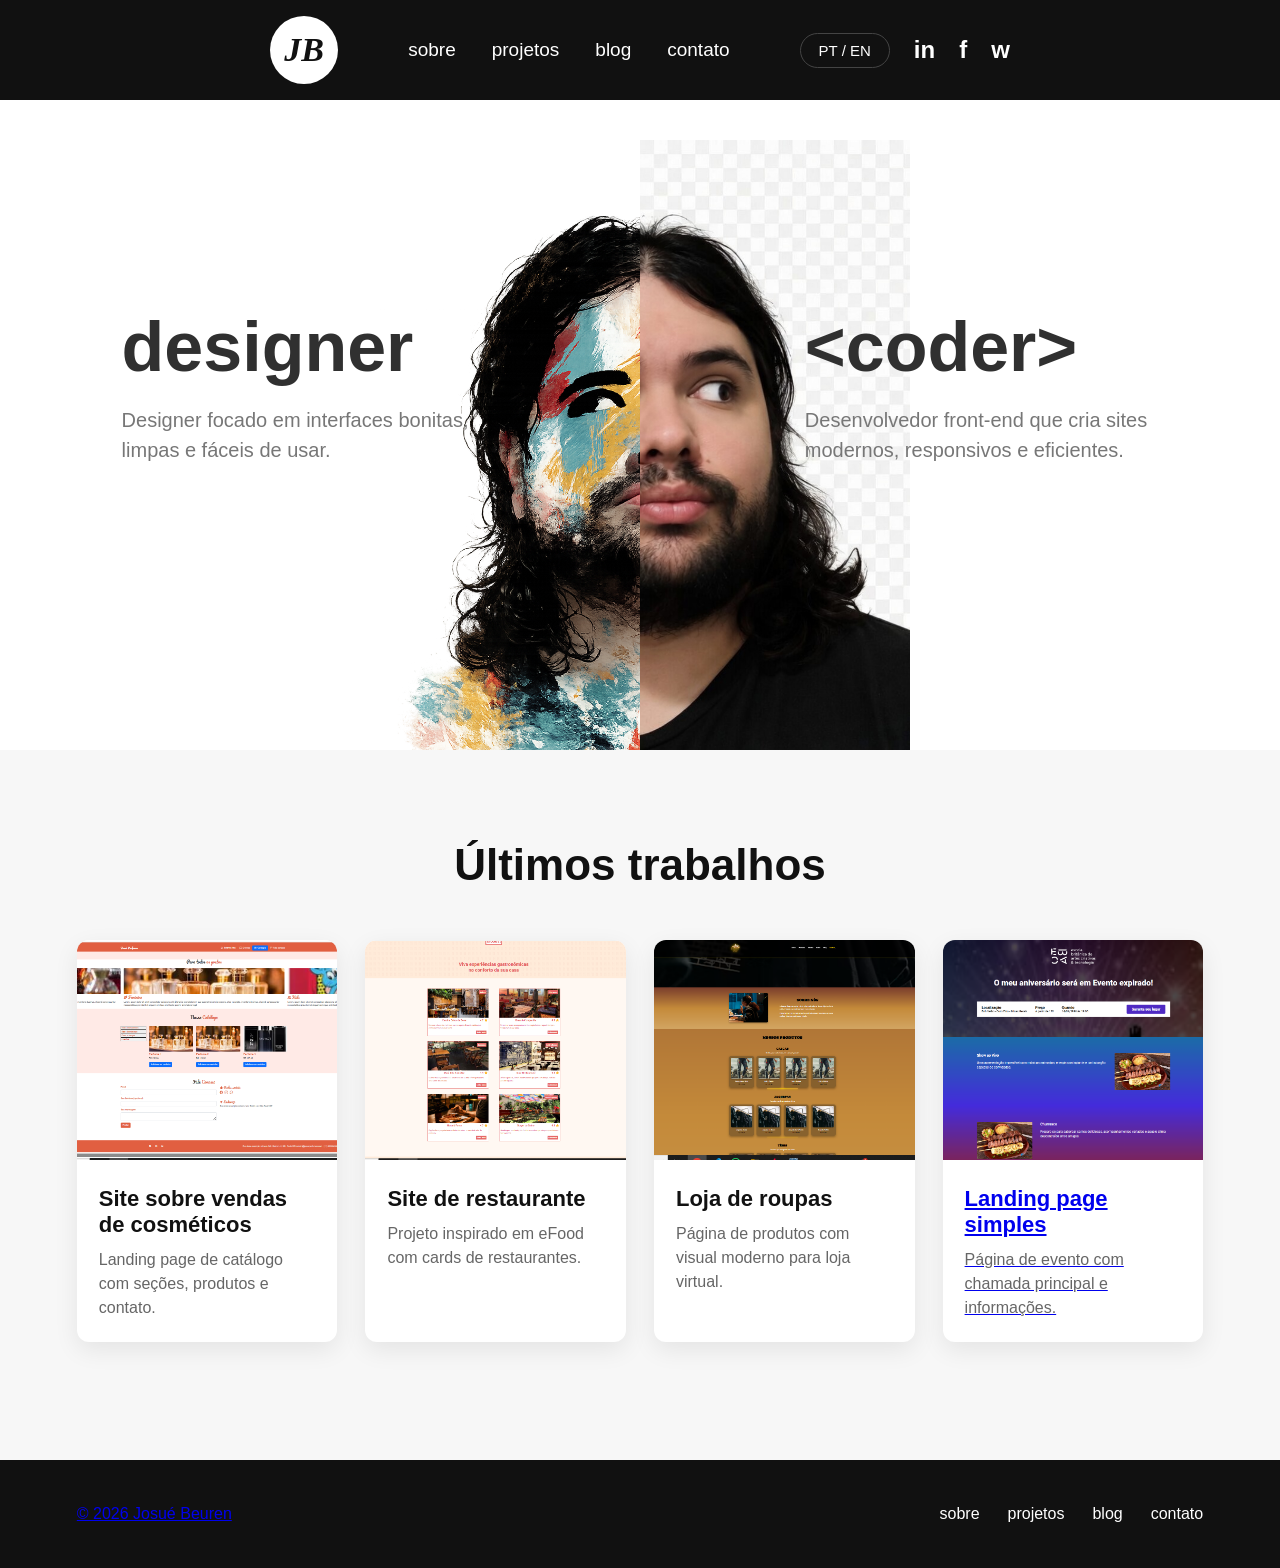
==== index.html @ 5b556bce "first commit" ====
<!doctype html>
<html lang="pt-BR">
<head>
  <meta charset="utf-8" />
  <meta name="viewport" content="width=device-width, initial-scale=1.0" />
  <title>JB | Designer & Full-Stack Developer</title>
  <link rel="stylesheet" href="styles.css" />
</head>

<body>

<header id="header">
  <div class="header-inner">
    <a href="index.html" class="logo">JB</a>

    <nav class="main-nav">
      <a href="about.html" data-i18n="navAbout">sobre</a>
      <a href="projects.html" data-i18n="navProjects">projetos</a>
      <a href="#blog" data-i18n="navBlog">blog</a>
      <a href="contact.html" data-i18n="navContact">contato</a>
    </nav>

    <div class="header-actions">
      <button class="lang-btn">PT / EN</button>
      <a href="#" class="social-link">in</a>
      <a href="#" class="social-link">f</a>
      <a href="#" class="social-link">w</a>
    </div>
  </div>
</header>

<main id="home">

  <section class="hero-section">
    <div id="face" class="face">

      <a href="#projetos" id="designer" class="designer panel">
        <div class="description">
          <h1 data-i18n="designerTitle">designer</h1>
          <p data-i18n="designerText">
            Designer focado em interfaces bonitas, limpas e fáceis de usar.
          </p>
        </div>
      </a>

      <a href="about.html" id="coder" class="coder panel">
        <div class="description">
          <h1>&lt;<span data-i18n="coderTitle">coder</span>&gt;</h1>
          <p data-i18n="coderText">
            Desenvolvedor front-end que cria sites modernos, responsivos e eficientes.
          </p>
        </div>
      </a>

      <div class="portrait-wrap">
        <img class="portrait portrait-effect" src="assets/foto3.png" alt="Designer" />
        <img class="portrait portrait-code" src="assets/foto4.jpg" alt="Coder" />
      </div>

    </div>
  </section>

  <section id="projetos" class="projects-section">
    <div class="projects-container">
      <h2 class="projects-title" data-i18n="workTitle">Últimos trabalhos</h2>

      <div class="projects-grid">
        <article class="work-card">
          <a href="projects.html">
            <img src="assets/foto7.png" alt="Loja de Cosméticos">

          </a>
          <div class="work-info">
            <h3 data-i18n="project1Title">Site sobre vendas de cosméticos</h3>
            <p data-i18n="project1Text">Landing page de catálogo com seções, produtos e contato.</p>
          </div>
        </article>

        <article class="work-card">
          <a href="projects.html">
            <img src="assets/foto9.png" alt="Projeto eFood">
          </a>
          <div class="work-info">
            <h3 data-i18n="project2Title">Site de restaurante</h3>
            <p data-i18n="project2Text">Projeto inspirado em eFood com cards de restaurantes.</p>
          </div>
        </article>

        <article class="work-card">
          <a href="projects.html">
            <img src="assets/foto10.png" alt="Loja de roupas" />
          </a>
          <div class="work-info">
            <h3 data-i18n="project3Title">Loja de roupas</h3>
            <p data-i18n="project3Text">Página de produtos com visual moderno para loja virtual.</p>
          </div>
        </article>

        <article class="work-card">
          <a href="projects.html">
            <img src="assets/foto8.png" alt="Landing Page Evento">
          <div class="work-info">
            <h3 data-i18n="project4Title">Landing page simples</h3>
            <p data-i18n="project4Text">Página de evento com chamada principal e informações.</p>
          </div>
        </article>
      </div>
    </div>
  </section>

</main>

<footer id="footer">
  <div class="footer-inner">
    <div class="footer-left">© 2026 Josué Beuren</div>

    <nav class="footer-nav">
      <a href="about.html">sobre</a>
      <a href="projects.html">projetos</a>
      <a href="#blog">blog</a>
      <a href="contact.html">contato</a>
    </nav>
  </div>
</footer>

<script src="script.js"></script>

</body>
</html>
---- styles.css ----
* {
  margin: 0;
  padding: 0;
  box-sizing: border-box;
}

html {
  scroll-behavior: smooth;
}

body {
  font-family: Arial, Helvetica, sans-serif;
  overflow-x: hidden;
  background: #fff;
  color: #111;
}

/* HEADER */

#header {
  width: 100%;
  height: 100px;
  background: #111;
  position: sticky;
  top: 0;
  z-index: 999;
}

.header-inner {
  width: 72%;
  max-width: 1200px;
  height: 100%;
  margin: 0 auto;

  display: flex;
  align-items: center;
  justify-content: center;
  gap: 70px;
}

.logo {
  width: 68px;
  height: 68px;
  border-radius: 50%;
  background: #fff;
  color: #111;

  display: flex;
  align-items: center;
  justify-content: center;

  font-family: Georgia, serif;
  font-size: 34px;
  font-weight: 900;
  font-style: italic;
  text-decoration: none;
  flex-shrink: 0;
}

.main-nav {
  display: flex;
  align-items: center;
  gap: 36px;
}

.main-nav a {
  color: #fff;
  text-decoration: none;
  font-size: 19px;
  font-weight: 400;
  transition: .3s;
}

.main-nav a:hover {
  opacity: .55;
}

.header-actions {
  display: flex;
  align-items: center;
  gap: 24px;
}

.lang-btn {
  background: transparent;
  border: 1px solid #444;
  color: #fff;
  border-radius: 40px;
  padding: 8px 18px;
  font-size: 15px;
  cursor: pointer;
}

.social-link {
  color: #fff;
  text-decoration: none;
  font-size: 24px;
  font-weight: 800;
  transition: .3s;
}

.social-link:hover {
  opacity: .55;
}

/* HERO */

.hero-section {
  width: 100%;
  height: 650px;
  background: #fff;
  overflow: hidden;
}

.face {
  width: 100%;
  height: 650px;

  display: flex;
  position: relative;
}

.panel {
  width: 50%;
  height: 100%;
  position: relative;
  text-decoration: none;
  background: #fff;
}

.description {
  position: absolute;
  top: 44%;
  transform: translateY(-50%);
  z-index: 30;
}

.designer .description {
  left: 19%;
}

.coder .description {
  right: 18%;
}

.description h1 {
  font-size: 70px;
  font-weight: 900;
  color: #303030;
  margin-bottom: 18px;
}

.description p {
  font-size: 20px;
  line-height: 1.5;
  color: #777;
  max-width: 360px;
}

/* IMAGENS HERO */

.portrait-wrap {
  position: absolute;
  left: 50%;
  bottom: 0;
  transform: translateX(-50%);

  width: 540px;
  height: 610px;

  z-index: 20;
  pointer-events: none;

  overflow: hidden;
}

.portrait {
  position: absolute;
  left: 0;
  bottom: 0;

  width: 100%;
  height: 100%;

  object-fit: cover;
  object-position: center top;

  transition: clip-path .45s ease;
}

/* METADE ESQUERDA */

.portrait-effect {
  clip-path: inset(0 50% 0 0);
}

/* METADE DIREITA */

.portrait-code {
  clip-path: inset(0 0 0 50%);
}

/* HOVER ESQUERDA */

.face.designer-active .portrait-effect {
  clip-path: inset(0 0 0 0);
}

.face.designer-active .portrait-code {
  clip-path: inset(0 0 0 100%);
}

/* HOVER DIREITA */

.face.coder-active .portrait-effect {
  clip-path: inset(0 100% 0 0);
}

.face.coder-active .portrait-code {
  clip-path: inset(0 0 0 0);
}

/* SOBRE */

.about-section,
.facts-section, 
.story-section {
  background: #fff;
  padding: 110px 0;
  border-bottom: 1px solid #ddd;
}

.about-container,
.facts-container,
.story-container {
  width: 68%;
  max-width: 1200px;
  margin: 0 auto;

  display: grid;
  grid-template-columns: 1fr 1fr;
  align-items: center;
  gap: 80px;
}

.about-text h2,
.facts-text h2,
.story-text h2 {
  font-size: 72px;
  color: #2c2c2c;
  margin-bottom: 28px;
  font-weight: 900;
}

.facts-text h2,
.story-text h2 {
  font-size: 44px;
  font-weight: 400;
}

.about-lead {
  font-size: 25px;
  line-height: 1.5;
  color: #777;
  margin-bottom: 28px;
}

.about-text p,
.facts-text p,
.story-text p {
  font-size: 20px;
  line-height: 1.7;
  color: #555;
  margin-bottom: 12px;
}

.about-image img,
.facts-image img,
.story-image img {
  width: 100%;
  display: block;
  border-radius: 8px;
}

/* GALERIA */

.about-gallery {
  background: #fff;
  padding: 35px 0 55px;

  border-top: 1px solid #ddd;
  border-bottom: 1px solid #ddd;
}

.gallery-container {
  width: 70%;
  max-width: 1200px;

  margin: 0 auto;

  display: flex;
  gap: 24px;
  justify-content: center;
}

.gallery-container img {
  width: 150px;
  height: 95px;

  object-fit: cover;

  border: 8px solid #fff;
  border-radius: 10px;

  box-shadow: 0 2px 10px rgba(0,0,0,.22);

  cursor: pointer;
  transition: .3s;
}

.gallery-container img:hover {
  transform: translateY(-6px) scale(1.05);
}

/* VIDEO */

.about-video {
  width: 100%;
  max-width: 520px;

  border-radius: 12px;
  object-fit: cover;

  box-shadow: 0 10px 30px rgba(0,0,0,.18);
}

/* LISTA */

.facts-list {
  margin-top: 20px;
  padding-left: 24px;
}

.facts-list li {
  margin-bottom: 16px;

  font-size: 22px;
  line-height: 1.6;
  color: #555;
}

/* SKILLS */

.skills-section {
  padding: 120px 0;
  background: #f5f5f5;
}

.skills-container {
  width: 85%;
  max-width: 1400px;
  margin: 0 auto;
}

.skills-container h2 {
  text-align: right;
  font-size: 58px;
  margin-bottom: 60px;
  font-weight: 300;
  color: #222;
}

.skills-chart {
  height: 520px;

  display: flex;
  align-items: flex-end;
  justify-content: center;
  gap: 28px;

  border-bottom: 1px solid #d7d7d7;
}

.skill {
  width: 180px;
  border-radius: 8px 8px 0 0;

  display: flex;
  flex-direction: column;
  align-items: center;
  justify-content: flex-end;

  padding-bottom: 24px;

  color: #fff;
  transition: .35s;
}

.skill:hover {
  transform: translateY(-12px);
}

.skill span {
  font-size: 74px;
  font-weight: 700;
  line-height: 1;
  margin-bottom: 18px;
}

.skill p {
  font-size: 24px;
  font-weight: 600;
  text-align: center;
  width: 80%;
}

.skill1 {
  height: 480px;
  background: #86c8c1;
}

.skill2 {
  height: 440px;
  background: #e8cbc3;
}

.skill3 {
  height: 470px;
  background: #e2b63e;
}

.skill4 {
  height: 380px;
  background: #c9a36b;
}

.skill5 {
  height: 410px;
  background: #d95b5b;
}

/* ABOUT SKILLS */

.about-skills {
  width: 100%;
  max-width: 1400px;

  margin: 140px auto;

  display: flex;
  align-items: center;
  justify-content: space-between;
  gap: 120px;

  padding: 0 60px;
}

.about-skills-text {
  width: 50%;
}

.about-skills-text h2 {
  font-size: 72px;
  color: #222;
  margin-bottom: 34px;
  font-weight: 300;
}

.about-skills-text p {
  font-size: 22px;
  line-height: 1.9;
  color: #4f4f4f;
  margin-bottom: 36px;
}

.about-skills-text a {
  font-size: 22px;
  color: #111;
  text-decoration: none;

  border-bottom: 2px solid #111;
  padding-bottom: 6px;

  transition: .3s;
}

.about-skills-text a:hover {
  opacity: .6;
}

.about-skills-image {
  width: 50%;

  display: flex;
  justify-content: flex-end;
}

.about-skills-image img {
  width: 100%;
  max-width: 620px;

  object-fit: contain;
}

/* ANIMAÇÕES */

.reveal {
  opacity: 0;
  transition: 1s;
}

.reveal.active {
  opacity: 1;
}

.slide-from-left {
  opacity: 0;
  transform: translateX(-120px);
  transition: 1s ease;
}

.slide-from-right {
  opacity: 0;
  transform: translateX(120px);
  transition: 1s ease;
}

.reveal.active .slide-from-left,
.reveal.active .slide-from-right,
.show {
  opacity: 1;
  transform: translateX(0);
}

/* FOOTER */

#footer {
  background: #111;
  color: #fff;
  padding: 45px 0;
}

.footer-inner {
  width: 88%;
  margin: 0 auto;

  display: flex;
  justify-content: space-between;
}

.footer-nav {
  display: flex;
  gap: 28px;
}

.footer-nav a {
  color: #fff;
  text-decoration: none;
}

/* RESPONSIVO */

@media(max-width:1200px){

  .skills-chart {
    gap: 18px;
  }

  .skill {
    width: 140px;
  }

  .skill span {
    font-size: 52px;
  }

  .skill p {
    font-size: 18px;
  }
}

@media(max-width:900px){

  .header-inner {
    width: 92%;
  }

  .main-nav {
    display: none;
  }

  .hero-section,
  .face {
    height: 760px;
  }

  .description h1 {
    font-size: 48px;
  }

  .description p {
    font-size: 17px;
    max-width: 260px;
  }

  .portrait-wrap {
    width: 330px;
    height: 500px;
  }

  .about-container,
  .facts-container,
  .story-container {
    width: 88%;
    grid-template-columns: 1fr;
    gap: 40px;
  }

  .projects-grid {
    grid-template-columns: 1fr;
  }

  .footer-inner {
    flex-direction: column;
    gap: 25px;
  }

  .skills-chart {
    height: auto;
    flex-wrap: wrap;
    align-items: flex-end;
  }

  .skill {
    width: 45%;
  }

  .about-skills {
    flex-direction: column-reverse;
    gap: 60px;
    padding: 0 30px;
  }

  .about-skills-text,
  .about-skills-image {
    width: 100%;
  }

  .about-skills-text h2 {
    font-size: 48px;
  }

  .about-skills-text p {
    font-size: 18px;
  }
}

.projects-section {
  background: #f7f7f7;
  padding: 90px 0;
}

.projects-container {
  width: 88%;
  margin: 0 auto;
}

.projects-title {
  text-align: center;
  font-size: 44px;
  margin-bottom: 50px;
}

.projects-grid {
  display: grid;
  grid-template-columns: repeat(4, 1fr);
  gap: 28px;
}

.work-card {
  background: #fff;
  border-radius: 12px;
  overflow: hidden;
  box-shadow: 0 8px 24px rgba(0,0,0,.08);
}

.work-card img {
  width: 100%;
  height: 220px;
  object-fit: cover;
}

.work-info {
  padding: 22px;
}

.work-info h3 {
  font-size: 22px;
  margin-bottom: 10px;
}

.work-info p {
  color: #666;
  line-height: 1.5;
}

/* PARTS SECTION */

.parts-section{
  padding:120px 0;
  background:#f5f5f5;
  border-bottom:1px solid #ddd;
}

.parts-container{
  width:80%;
  max-width:1400px;
  margin:0 auto;

  display:grid;
  grid-template-columns:1fr 420px 1fr;
  gap:70px;

  align-items:center;
}

.part-left h2,
.part-right h2{
  font-size:54px;
  font-weight:300;
  color:#222;

  margin-bottom:34px;
}

.part-left ul,
.part-right ul{
  list-style:none;
}

.part-left li,
.part-right li{
  font-size:24px;
  color:#555;

  margin-bottom:22px;
  line-height:1.5;

  position:relative;
  padding-left:24px;
}

.part-left li::before,
.part-right li::before{
  content:'•';

  position:absolute;
  left:0;
  top:0;

  color:#111;
  font-size:24px;
}

.parts-image{
  display:flex;
  justify-content:center;
}

.parts-image img{
  width:100%;
  max-width:380px;
}

/* RESPONSIVO */

@media(max-width:1000px){

  .parts-container{
    grid-template-columns:1fr;
    text-align:center;
  }

  .part-left li,
  .part-right li{
    padding-left:0;
  }

  .part-left li::before,
  .part-right li::before{
    display:none;
  }

  .parts-image{
    order:-1;
  }
}
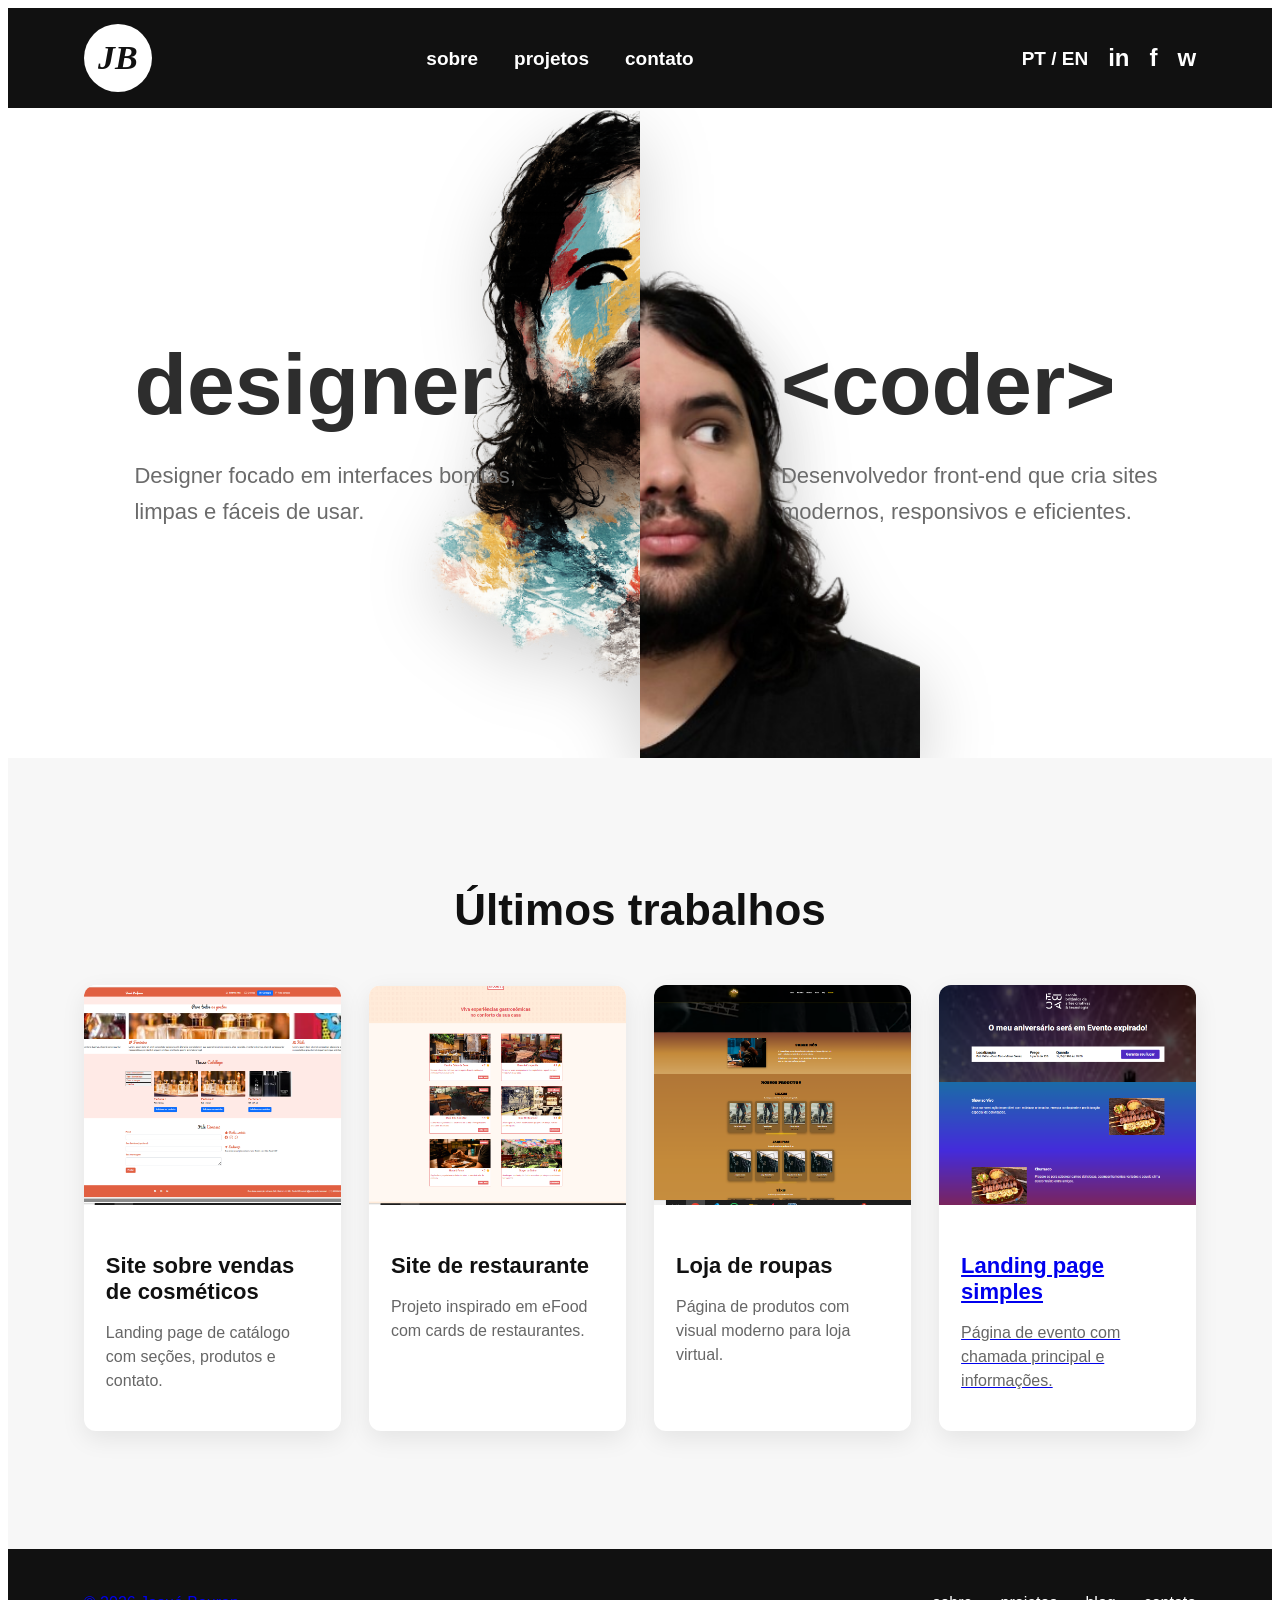
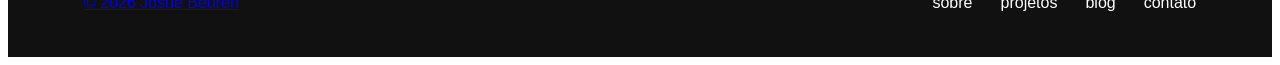
==== commit 377844c4: "salvando" ====
--- a/index.html
+++ b/index.html
@@ -16,7 +16,6 @@
     <nav class="main-nav">
       <a href="about.html" data-i18n="navAbout">sobre</a>
       <a href="projects.html" data-i18n="navProjects">projetos</a>
-      <a href="#blog" data-i18n="navBlog">blog</a>
       <a href="contact.html" data-i18n="navContact">contato</a>
     </nav>
 
@@ -54,7 +53,7 @@
 
       <div class="portrait-wrap">
         <img class="portrait portrait-effect" src="assets/foto3.png" alt="Designer" />
-        <img class="portrait portrait-code" src="assets/foto4.jpg" alt="Coder" />
+        <img class="portrait portrait-code" src="assets/foto4.png-removebg-preview.png" alt="Coder" />
       </div>
 
     </div>
--- a/styles.css
+++ b/styles.css
@@ -1,707 +1,491 @@
-* {
-  margin: 0;
-  padding: 0;
-  box-sizing: border-box;
-}
-
-html {
-  scroll-behavior: smooth;
-}
-
-body {
-  font-family: Arial, Helvetica, sans-serif;
-  overflow-x: hidden;
-  background: #fff;
-  color: #111;
+Substitui o `styles.css` inteiro por este. Ele mantém o **about**, corrige o **header** e alinha `PT / EN` com `in f w`.
+
+```css
+*{
+  margin:0;
+  padding:0;
+  box-sizing:border-box;
+}
+
+html{
+  scroll-behavior:smooth;
+}
+
+body{
+  font-family:Arial, Helvetica, sans-serif;
+  overflow-x:hidden;
+  background:#fff;
+  color:#111;
 }
 
 /* HEADER */
 
-#header {
-  width: 100%;
-  height: 100px;
-  background: #111;
-  position: sticky;
-  top: 0;
-  z-index: 999;
-}
-
-.header-inner {
-  width: 72%;
-  max-width: 1200px;
-  height: 100%;
-  margin: 0 auto;
-
-  display: flex;
-  align-items: center;
-  justify-content: center;
-  gap: 70px;
-}
-
-.logo {
-  width: 68px;
-  height: 68px;
-  border-radius: 50%;
-  background: #fff;
-  color: #111;
-
-  display: flex;
-  align-items: center;
-  justify-content: center;
-
-  font-family: Georgia, serif;
-  font-size: 34px;
-  font-weight: 900;
-  font-style: italic;
-  text-decoration: none;
-  flex-shrink: 0;
-}
-
-.main-nav {
-  display: flex;
-  align-items: center;
-  gap: 36px;
-}
-
-.main-nav a {
-  color: #fff;
-  text-decoration: none;
-  font-size: 19px;
-  font-weight: 400;
-  transition: .3s;
-}
-
-.main-nav a:hover {
-  opacity: .55;
-}
-
-.header-actions {
-  display: flex;
-  align-items: center;
-  gap: 24px;
-}
-
-.lang-btn {
-  background: transparent;
-  border: 1px solid #444;
-  color: #fff;
-  border-radius: 40px;
-  padding: 8px 18px;
-  font-size: 15px;
-  cursor: pointer;
-}
-
-.social-link {
-  color: #fff;
-  text-decoration: none;
-  font-size: 24px;
-  font-weight: 800;
-  transition: .3s;
-}
-
-.social-link:hover {
-  opacity: .55;
+#header{
+  width:100%;
+  height:100px;
+  background:#111;
+  position:sticky;
+  top:0;
+  z-index:999;
+}
+
+.header-inner{
+  width:88%;
+  max-width:1200px;
+  height:100%;
+  margin:0 auto;
+
+  display:grid;
+  grid-template-columns:80px 1fr 240px;
+  align-items:center;
+}
+
+.logo{
+  width:68px;
+  height:68px;
+  border-radius:50%;
+  background:#fff;
+  color:#111;
+
+  display:flex;
+  align-items:center;
+  justify-content:center;
+
+  font-family:Georgia, serif;
+  font-size:34px;
+  font-weight:900;
+  font-style:italic;
+  text-decoration:none;
+}
+
+.main-nav{
+  display:flex;
+  align-items:center;
+  justify-content:center;
+  gap:36px;
+}
+
+.main-nav a{
+  color:#fff;
+  text-decoration:none;
+  font-size:19px;
+  font-weight:700;
+  line-height:1;
+  transition:.3s;
+}
+
+.main-nav a:hover{
+  opacity:.55;
+}
+
+.header-actions{
+  display:flex;
+  align-items:center;
+  justify-content:flex-end;
+  gap:20px;
+  height:32px;
+}
+
+.lang-btn{
+  background:none;
+  border:none;
+  color:#fff;
+
+  font-family:Arial, Helvetica, sans-serif;
+  font-size:19px;
+  font-weight:800;
+  line-height:1;
+
+  height:32px;
+
+  display:flex;
+  align-items:center;
+  justify-content:center;
+
+  cursor:pointer;
+  padding:0;
+  white-space:nowrap;
+  transition:.3s;
+}
+
+.social-link{
+  color:#fff;
+  text-decoration:none;
+
+  font-size:24px;
+  font-weight:800;
+  line-height:1;
+
+  height:32px;
+
+  display:flex;
+  align-items:center;
+  justify-content:center;
+
+  transition:.3s;
+}
+
+.lang-btn:hover,
+.social-link:hover{
+  opacity:.55;
 }
 
 /* HERO */
 
-.hero-section {
-  width: 100%;
-  height: 650px;
-  background: #fff;
-  overflow: hidden;
-}
-
-.face {
-  width: 100%;
-  height: 650px;
-
-  display: flex;
-  position: relative;
-}
-
-.panel {
-  width: 50%;
-  height: 100%;
-  position: relative;
-  text-decoration: none;
-  background: #fff;
-}
-
-.description {
-  position: absolute;
-  top: 44%;
-  transform: translateY(-50%);
-  z-index: 30;
-}
-
-.designer .description {
-  left: 19%;
-}
-
-.coder .description {
-  right: 18%;
-}
-
-.description h1 {
-  font-size: 70px;
-  font-weight: 900;
-  color: #303030;
-  margin-bottom: 18px;
-}
-
-.description p {
-  font-size: 20px;
-  line-height: 1.5;
-  color: #777;
-  max-width: 360px;
-}
-
-/* IMAGENS HERO */
-
-.portrait-wrap {
-  position: absolute;
-  left: 50%;
-  bottom: 0;
-  transform: translateX(-50%);
-
-  width: 540px;
-  height: 610px;
-
-  z-index: 20;
-  pointer-events: none;
-
-  overflow: hidden;
-}
-
-.portrait {
-  position: absolute;
-  left: 0;
-  bottom: 0;
-
-  width: 100%;
-  height: 100%;
-
-  object-fit: cover;
-  object-position: center top;
-
-  transition: clip-path .45s ease;
-}
-
-/* METADE ESQUERDA */
-
-.portrait-effect {
-  clip-path: inset(0 50% 0 0);
-}
-
-/* METADE DIREITA */
-
-.portrait-code {
-  clip-path: inset(0 0 0 50%);
-}
-
-/* HOVER ESQUERDA */
-
-.face.designer-active .portrait-effect {
-  clip-path: inset(0 0 0 0);
-}
-
-.face.designer-active .portrait-code {
-  clip-path: inset(0 0 0 100%);
-}
-
-/* HOVER DIREITA */
-
-.face.coder-active .portrait-effect {
-  clip-path: inset(0 100% 0 0);
-}
-
-.face.coder-active .portrait-code {
-  clip-path: inset(0 0 0 0);
-}
-
-/* SOBRE */
+.hero-section{
+  width:100%;
+  height:650px;
+  background:#fff;
+  overflow:hidden;
+  position:relative;
+}
+
+.hero-section::before{
+  content:'';
+  position:absolute;
+  left:50%;
+  bottom:80px;
+  transform:translateX(-50%);
+  width:420px;
+  height:420px;
+  background:radial-gradient(circle, rgba(0,0,0,.12), transparent 65%);
+  filter:blur(12px);
+  z-index:5;
+}
+
+.face{
+  width:100%;
+  height:650px;
+  display:flex;
+  position:relative;
+}
+
+.panel{
+  width:50%;
+  height:100%;
+  position:relative;
+  text-decoration:none;
+  background:#fff;
+}
+
+.description{
+  position:absolute;
+  top:46%;
+  transform:translateY(-50%);
+  z-index:30;
+  animation:fadeSide .8s ease both;
+}
+
+.designer .description{
+  left:20%;
+  animation-name:fadeLeft;
+}
+
+.coder .description{
+  right:16%;
+  animation-name:fadeRight;
+}
+
+.description h1{
+  font-size:86px;
+  font-weight:900;
+  color:#2d2d2d;
+  margin-bottom:24px;
+}
+
+.description p{
+  font-size:22px;
+  line-height:1.6;
+  color:#6b6b6b;
+  max-width:390px;
+}
+
+.portrait-wrap{
+  position:absolute;
+  left:50%;
+  bottom:-5px;
+  transform:translateX(-50%);
+  width:560px;
+  height:720px;
+  z-index:20;
+  pointer-events:none;
+  overflow:visible;
+  filter:drop-shadow(0 20px 35px rgba(0,0,0,.18));
+  animation:portraitUp .9s ease both;
+}
+
+.portrait{
+  position:absolute;
+  left:0;
+  bottom:0;
+  width:100%;
+  height:100%;
+  object-fit:contain;
+  object-position:center bottom;
+  transition:clip-path .45s ease;
+}
+
+.portrait-effect{
+  clip-path:inset(0 50% 0 0);
+}
+
+.portrait-code{
+  clip-path:inset(0 0 0 50%);
+}
+
+.face.designer-active .portrait-effect{
+  clip-path:inset(0 0 0 0);
+}
+
+.face.designer-active .portrait-code{
+  clip-path:inset(0 0 0 100%);
+}
+
+.face.coder-active .portrait-effect{
+  clip-path:inset(0 100% 0 0);
+}
+
+.face.coder-active .portrait-code{
+  clip-path:inset(0 0 0 0);
+}
+
+/* ABOUT */
 
 .about-section,
-.facts-section, 
-.story-section {
-  background: #fff;
-  padding: 110px 0;
-  border-bottom: 1px solid #ddd;
+.facts-section,
+.story-section{
+  background:#fff;
+  padding:110px 0;
+  border-bottom:1px solid #ddd;
 }
 
 .about-container,
 .facts-container,
-.story-container {
-  width: 68%;
-  max-width: 1200px;
-  margin: 0 auto;
-
-  display: grid;
-  grid-template-columns: 1fr 1fr;
-  align-items: center;
-  gap: 80px;
+.story-container{
+  width:68%;
+  max-width:1200px;
+  margin:0 auto;
+
+  display:grid;
+  grid-template-columns:1fr 1fr;
+  align-items:center;
+  gap:80px;
 }
 
 .about-text h2,
 .facts-text h2,
-.story-text h2 {
-  font-size: 72px;
-  color: #2c2c2c;
-  margin-bottom: 28px;
-  font-weight: 900;
+.story-text h2{
+  font-size:72px;
+  color:#2c2c2c;
+  margin-bottom:28px;
+  font-weight:900;
 }
 
 .facts-text h2,
-.story-text h2 {
-  font-size: 44px;
-  font-weight: 400;
-}
-
-.about-lead {
-  font-size: 25px;
-  line-height: 1.5;
-  color: #777;
-  margin-bottom: 28px;
+.story-text h2{
+  font-size:44px;
+  font-weight:400;
+}
+
+.about-lead{
+  font-size:25px;
+  line-height:1.5;
+  color:#777;
+  margin-bottom:28px;
 }
 
 .about-text p,
 .facts-text p,
-.story-text p {
-  font-size: 20px;
-  line-height: 1.7;
-  color: #555;
-  margin-bottom: 12px;
+.story-text p{
+  font-size:20px;
+  line-height:1.7;
+  color:#555;
+  margin-bottom:12px;
 }
 
 .about-image img,
 .facts-image img,
-.story-image img {
-  width: 100%;
-  display: block;
-  border-radius: 8px;
+.story-image img{
+  width:100%;
+  display:block;
+  border-radius:8px;
+}
+
+.about-video{
+  width:100%;
+  max-width:520px;
+  border-radius:12px;
+  object-fit:cover;
+  box-shadow:0 10px 30px rgba(0,0,0,.18);
 }
 
 /* GALERIA */
 
-.about-gallery {
-  background: #fff;
-  padding: 35px 0 55px;
-
-  border-top: 1px solid #ddd;
-  border-bottom: 1px solid #ddd;
-}
-
-.gallery-container {
-  width: 70%;
-  max-width: 1200px;
-
-  margin: 0 auto;
-
-  display: flex;
-  gap: 24px;
-  justify-content: center;
-}
-
-.gallery-container img {
-  width: 150px;
-  height: 95px;
-
-  object-fit: cover;
-
-  border: 8px solid #fff;
-  border-radius: 10px;
-
-  box-shadow: 0 2px 10px rgba(0,0,0,.22);
-
-  cursor: pointer;
-  transition: .3s;
-}
-
-.gallery-container img:hover {
-  transform: translateY(-6px) scale(1.05);
-}
-
-/* VIDEO */
-
-.about-video {
-  width: 100%;
-  max-width: 520px;
-
-  border-radius: 12px;
-  object-fit: cover;
-
-  box-shadow: 0 10px 30px rgba(0,0,0,.18);
-}
-
-/* LISTA */
-
-.facts-list {
-  margin-top: 20px;
-  padding-left: 24px;
-}
-
-.facts-list li {
-  margin-bottom: 16px;
-
-  font-size: 22px;
-  line-height: 1.6;
-  color: #555;
+.about-gallery{
+  background:#fff;
+  padding:35px 0 55px;
+  border-top:1px solid #ddd;
+  border-bottom:1px solid #ddd;
+}
+
+.gallery-container{
+  width:70%;
+  max-width:1200px;
+  margin:0 auto;
+  display:flex;
+  gap:24px;
+  justify-content:center;
+}
+
+.gallery-container img{
+  width:150px;
+  height:95px;
+  object-fit:cover;
+  border:8px solid #fff;
+  border-radius:10px;
+  box-shadow:0 2px 10px rgba(0,0,0,.22);
+  cursor:pointer;
+  transition:.3s;
+}
+
+.gallery-container img:hover{
+  transform:translateY(-6px) scale(1.05);
+}
+
+/* FACTS */
+
+.facts-list{
+  margin-top:20px;
+  padding-left:24px;
+}
+
+.facts-list li{
+  margin-bottom:16px;
+  font-size:22px;
+  line-height:1.6;
+  color:#555;
 }
 
 /* SKILLS */
 
-.skills-section {
-  padding: 120px 0;
-  background: #f5f5f5;
-}
-
-.skills-container {
-  width: 85%;
-  max-width: 1400px;
-  margin: 0 auto;
-}
-
-.skills-container h2 {
-  text-align: right;
-  font-size: 58px;
-  margin-bottom: 60px;
-  font-weight: 300;
-  color: #222;
-}
-
-.skills-chart {
-  height: 520px;
-
-  display: flex;
-  align-items: flex-end;
-  justify-content: center;
-  gap: 28px;
-
-  border-bottom: 1px solid #d7d7d7;
-}
-
-.skill {
-  width: 180px;
-  border-radius: 8px 8px 0 0;
-
-  display: flex;
-  flex-direction: column;
-  align-items: center;
-  justify-content: flex-end;
-
-  padding-bottom: 24px;
-
-  color: #fff;
-  transition: .35s;
-}
-
-.skill:hover {
-  transform: translateY(-12px);
-}
-
-.skill span {
-  font-size: 74px;
-  font-weight: 700;
-  line-height: 1;
-  margin-bottom: 18px;
-}
-
-.skill p {
-  font-size: 24px;
-  font-weight: 600;
-  text-align: center;
-  width: 80%;
-}
-
-.skill1 {
-  height: 480px;
-  background: #86c8c1;
-}
-
-.skill2 {
-  height: 440px;
-  background: #e8cbc3;
-}
-
-.skill3 {
-  height: 470px;
-  background: #e2b63e;
-}
-
-.skill4 {
-  height: 380px;
-  background: #c9a36b;
-}
-
-.skill5 {
-  height: 410px;
-  background: #d95b5b;
-}
-
-/* ABOUT SKILLS */
-
-.about-skills {
-  width: 100%;
-  max-width: 1400px;
-
-  margin: 140px auto;
-
-  display: flex;
-  align-items: center;
-  justify-content: space-between;
-  gap: 120px;
-
-  padding: 0 60px;
-}
-
-.about-skills-text {
-  width: 50%;
-}
-
-.about-skills-text h2 {
-  font-size: 72px;
-  color: #222;
-  margin-bottom: 34px;
-  font-weight: 300;
-}
-
-.about-skills-text p {
-  font-size: 22px;
-  line-height: 1.9;
-  color: #4f4f4f;
-  margin-bottom: 36px;
-}
-
-.about-skills-text a {
-  font-size: 22px;
-  color: #111;
-  text-decoration: none;
-
-  border-bottom: 2px solid #111;
-  padding-bottom: 6px;
-
-  transition: .3s;
-}
-
-.about-skills-text a:hover {
-  opacity: .6;
-}
-
-.about-skills-image {
-  width: 50%;
-
-  display: flex;
-  justify-content: flex-end;
-}
-
-.about-skills-image img {
-  width: 100%;
-  max-width: 620px;
-
-  object-fit: contain;
-}
-
-/* ANIMAÇÕES */
-
-.reveal {
-  opacity: 0;
-  transition: 1s;
-}
-
-.reveal.active {
-  opacity: 1;
-}
-
-.slide-from-left {
-  opacity: 0;
-  transform: translateX(-120px);
-  transition: 1s ease;
-}
-
-.slide-from-right {
-  opacity: 0;
-  transform: translateX(120px);
-  transition: 1s ease;
-}
-
-.reveal.active .slide-from-left,
-.reveal.active .slide-from-right,
-.show {
-  opacity: 1;
-  transform: translateX(0);
-}
-
-/* FOOTER */
-
-#footer {
-  background: #111;
-  color: #fff;
-  padding: 45px 0;
-}
-
-.footer-inner {
-  width: 88%;
-  margin: 0 auto;
-
-  display: flex;
-  justify-content: space-between;
-}
-
-.footer-nav {
-  display: flex;
-  gap: 28px;
-}
-
-.footer-nav a {
-  color: #fff;
-  text-decoration: none;
-}
-
-/* RESPONSIVO */
-
-@media(max-width:1200px){
-
-  .skills-chart {
-    gap: 18px;
-  }
-
-  .skill {
-    width: 140px;
-  }
-
-  .skill span {
-    font-size: 52px;
-  }
-
-  .skill p {
-    font-size: 18px;
-  }
-}
-
-@media(max-width:900px){
-
-  .header-inner {
-    width: 92%;
-  }
-
-  .main-nav {
-    display: none;
-  }
-
-  .hero-section,
-  .face {
-    height: 760px;
-  }
-
-  .description h1 {
-    font-size: 48px;
-  }
-
-  .description p {
-    font-size: 17px;
-    max-width: 260px;
-  }
-
-  .portrait-wrap {
-    width: 330px;
-    height: 500px;
-  }
-
-  .about-container,
-  .facts-container,
-  .story-container {
-    width: 88%;
-    grid-template-columns: 1fr;
-    gap: 40px;
-  }
-
-  .projects-grid {
-    grid-template-columns: 1fr;
-  }
-
-  .footer-inner {
-    flex-direction: column;
-    gap: 25px;
-  }
-
-  .skills-chart {
-    height: auto;
-    flex-wrap: wrap;
-    align-items: flex-end;
-  }
-
-  .skill {
-    width: 45%;
-  }
-
-  .about-skills {
-    flex-direction: column-reverse;
-    gap: 60px;
-    padding: 0 30px;
-  }
-
-  .about-skills-text,
-  .about-skills-image {
-    width: 100%;
-  }
-
-  .about-skills-text h2 {
-    font-size: 48px;
-  }
-
-  .about-skills-text p {
-    font-size: 18px;
-  }
-}
-
-.projects-section {
-  background: #f7f7f7;
-  padding: 90px 0;
-}
-
-.projects-container {
-  width: 88%;
-  margin: 0 auto;
-}
-
-.projects-title {
-  text-align: center;
-  font-size: 44px;
-  margin-bottom: 50px;
-}
-
-.projects-grid {
-  display: grid;
-  grid-template-columns: repeat(4, 1fr);
-  gap: 28px;
-}
-
-.work-card {
-  background: #fff;
-  border-radius: 12px;
-  overflow: hidden;
-  box-shadow: 0 8px 24px rgba(0,0,0,.08);
-}
-
-.work-card img {
-  width: 100%;
-  height: 220px;
-  object-fit: cover;
-}
-
-.work-info {
-  padding: 22px;
-}
-
-.work-info h3 {
-  font-size: 22px;
-  margin-bottom: 10px;
-}
-
-.work-info p {
-  color: #666;
-  line-height: 1.5;
+.skills-section{
+  padding:120px 0;
+  background:#f5f5f5;
+}
+
+.skills-container{
+  width:85%;
+  max-width:1200px;
+  margin:0 auto;
+}
+
+.skills-container h2{
+  text-align:right;
+  font-size:58px;
+  margin-bottom:60px;
+  font-weight:300;
+  color:#222;
+}
+
+.skills-chart{
+  display:grid;
+  grid-template-columns:120px 1fr;
+  align-items:end;
+  min-height:520px;
+}
+
+.skill-levels{
+  height:520px;
+  display:flex;
+  flex-direction:column;
+  justify-content:space-between;
+  padding:0 24px 105px 0;
+  border-right:1px solid #d7d7d7;
+}
+
+.skill-levels span{
+  font-size:20px;
+  font-weight:700;
+  color:#666;
+  text-align:right;
+}
+
+.skills-bars{
+  height:520px;
+  display:flex;
+  align-items:flex-end;
+  justify-content:center;
+  gap:28px;
+  border-bottom:1px solid #d7d7d7;
+  background:
+    linear-gradient(to bottom,
+      transparent 0%,
+      transparent 24%,
+      #d7d7d7 24.3%,
+      transparent 24.6%,
+      transparent 49%,
+      #d7d7d7 49.3%,
+      transparent 49.6%,
+      transparent 74%,
+      #d7d7d7 74.3%,
+      transparent 74.6%
+    );
+}
+
+.skill{
+  width:180px;
+  border-radius:8px 8px 0 0;
+  display:flex;
+  flex-direction:column;
+  align-items:center;
+  justify-content:flex-end;
+  padding:0 16px 24px;
+  color:#fff;
+  transition:.35s;
+}
+
+.skill:hover{
+  transform:translateY(-12px);
+}
+
+.skill strong{
+  font-size:28px;
+  line-height:1.2;
+  text-align:center;
+  margin-bottom:18px;
+  text-shadow:0 1px 1px rgba(0,0,0,.25);
+}
+
+.skill p{
+  font-size:18px;
+  font-weight:600;
+  text-align:center;
+  text-shadow:0 1px 1px rgba(0,0,0,.3);
+}
+
+.skill1{
+  height:470px;
+  background:#86c8c1;
+}
+
+.skill2{
+  height:440px;
+  background:#e8cbc3;
+}
+
+.skill3{
+  height:485px;
+  background:#e2b63e;
+}
+
+.skill4{
+  height:380px;
+  background:#c9a36b;
+}
+
+.skill5{
+  height:440px;
+  background:#d95b5b;
 }
 
 /* PARTS SECTION */
@@ -716,11 +500,9 @@
   width:80%;
   max-width:1400px;
   margin:0 auto;
-
   display:grid;
   grid-template-columns:1fr 420px 1fr;
   gap:70px;
-
   align-items:center;
 }
 
@@ -729,7 +511,6 @@
   font-size:54px;
   font-weight:300;
   color:#222;
-
   margin-bottom:34px;
 }
 
@@ -742,10 +523,8 @@
 .part-right li{
   font-size:24px;
   color:#555;
-
   margin-bottom:22px;
   line-height:1.5;
-
   position:relative;
   padding-left:24px;
 }
@@ -753,11 +532,9 @@
 .part-left li::before,
 .part-right li::before{
   content:'•';
-
   position:absolute;
   left:0;
   top:0;
-
   color:#111;
   font-size:24px;
 }
@@ -772,10 +549,194 @@
   max-width:380px;
 }
 
+/* PROJETOS HOME */
+
+.projects-section{
+  background:#f7f7f7;
+  padding:90px 0;
+}
+
+.projects-container{
+  width:88%;
+  margin:0 auto;
+}
+
+.projects-title{
+  text-align:center;
+  font-size:44px;
+  margin-bottom:50px;
+}
+
+.projects-grid{
+  display:grid;
+  grid-template-columns:repeat(4,1fr);
+  gap:28px;
+}
+
+.work-card{
+  background:#fff;
+  border-radius:12px;
+  overflow:hidden;
+  box-shadow:0 8px 24px rgba(0,0,0,.08);
+  transition:.35s ease;
+}
+
+.work-card:hover{
+  transform:translateY(-10px) scale(1.02);
+  box-shadow:0 18px 40px rgba(0,0,0,.14);
+}
+
+.work-card img{
+  width:100%;
+  height:220px;
+  object-fit:cover;
+  transition:.4s ease;
+}
+
+.work-card:hover img{
+  transform:scale(1.04);
+}
+
+.work-info{
+  padding:22px;
+}
+
+.work-info h3{
+  font-size:22px;
+  margin-bottom:10px;
+}
+
+.work-info p{
+  color:#666;
+  line-height:1.5;
+}
+
+/* ANIMAÇÕES */
+
+.reveal{
+  opacity:0;
+  transition:1s;
+}
+
+.reveal.active{
+  opacity:1;
+}
+
+.slide-from-left{
+  opacity:0;
+  transform:translateX(-120px);
+  transition:1s ease;
+}
+
+.slide-from-right{
+  opacity:0;
+  transform:translateX(120px);
+  transition:1s ease;
+}
+
+.reveal.active .slide-from-left,
+.reveal.active .slide-from-right,
+.show{
+  opacity:1;
+  transform:translateX(0);
+}
+
+@keyframes portraitUp{
+  from{
+    opacity:0;
+    transform:translateX(-50%) translateY(40px);
+  }
+
+  to{
+    opacity:1;
+    transform:translateX(-50%) translateY(0);
+  }
+}
+
+@keyframes fadeLeft{
+  from{
+    opacity:0;
+    transform:translateY(-50%) translateX(-35px);
+  }
+
+  to{
+    opacity:1;
+    transform:translateY(-50%) translateX(0);
+  }
+}
+
+@keyframes fadeRight{
+  from{
+    opacity:0;
+    transform:translateY(-50%) translateX(35px);
+  }
+
+  to{
+    opacity:1;
+    transform:translateY(-50%) translateX(0);
+  }
+}
+
+/* FOOTER */
+
+#footer{
+  background:#111;
+  color:#fff;
+  padding:45px 0;
+}
+
+.footer-inner{
+  width:88%;
+  margin:0 auto;
+  display:flex;
+  justify-content:space-between;
+  align-items:center;
+}
+
+.footer-nav{
+  display:flex;
+  gap:28px;
+}
+
+.footer-nav a{
+  color:#fff;
+  text-decoration:none;
+}
+
 /* RESPONSIVO */
 
+@media(max-width:1200px){
+  .header-inner{
+    width:92%;
+    grid-template-columns:70px 1fr 220px;
+  }
+
+  .main-nav{
+    gap:28px;
+  }
+
+  .header-actions{
+    gap:16px;
+  }
+
+  .skills-bars{
+    gap:18px;
+  }
+
+  .skill{
+    width:140px;
+  }
+
+  .skill strong{
+    font-size:23px;
+  }
+
+  .skill p{
+    font-size:16px;
+  }
+}
+
 @media(max-width:1000px){
-
   .parts-container{
     grid-template-columns:1fr;
     text-align:center;
@@ -794,4 +755,144 @@
   .parts-image{
     order:-1;
   }
-}+}
+
+@media(max-width:900px){
+  #header{
+    height:88px;
+  }
+
+  .header-inner{
+    width:100%;
+    display:flex;
+    align-items:center;
+    justify-content:center;
+  }
+
+  .logo,
+  .main-nav{
+    display:none;
+  }
+
+  .header-actions{
+    width:auto;
+    height:34px;
+    display:flex;
+    align-items:center;
+    justify-content:center;
+    gap:22px;
+  }
+
+  .lang-btn{
+    height:34px;
+    font-size:22px;
+    font-weight:800;
+    line-height:1;
+    display:flex;
+    align-items:center;
+    justify-content:center;
+    padding-top:1px;
+  }
+
+  .social-link{
+    height:34px;
+    font-size:24px;
+    line-height:1;
+    display:flex;
+    align-items:center;
+    justify-content:center;
+  }
+
+  .hero-section,
+  .face{
+    height:880px;
+  }
+
+  .portrait-wrap{
+    width:300px;
+    height:620px;
+    bottom:-30px;
+  }
+
+  .description{
+    top:22%;
+  }
+
+  .designer .description{
+    left:8%;
+  }
+
+  .coder .description{
+    right:8%;
+  }
+
+  .description h1{
+    font-size:54px;
+  }
+
+  .description p{
+    font-size:18px;
+    max-width:220px;
+  }
+
+  .about-container,
+  .facts-container,
+  .story-container{
+    width:88%;
+    grid-template-columns:1fr;
+    gap:40px;
+  }
+
+  .about-text h2,
+  .facts-text h2,
+  .story-text h2{
+    font-size:44px;
+  }
+
+  .about-lead{
+    font-size:20px;
+  }
+
+  .about-text p,
+  .facts-text p,
+  .story-text p{
+    font-size:18px;
+  }
+
+  .gallery-container{
+    width:88%;
+    flex-wrap:wrap;
+  }
+
+  .skills-chart{
+    grid-template-columns:1fr;
+    min-height:auto;
+  }
+
+  .skill-levels{
+    display:none;
+  }
+
+  .skills-bars{
+    height:auto;
+    flex-wrap:wrap;
+    gap:20px;
+    background:none;
+    border-bottom:none;
+  }
+
+  .skill{
+    width:45%;
+    min-height:260px;
+  }
+
+  .projects-grid{
+    grid-template-columns:1fr;
+  }
+
+  .footer-inner{
+    flex-direction:column;
+    gap:25px;
+  }
+}
+```
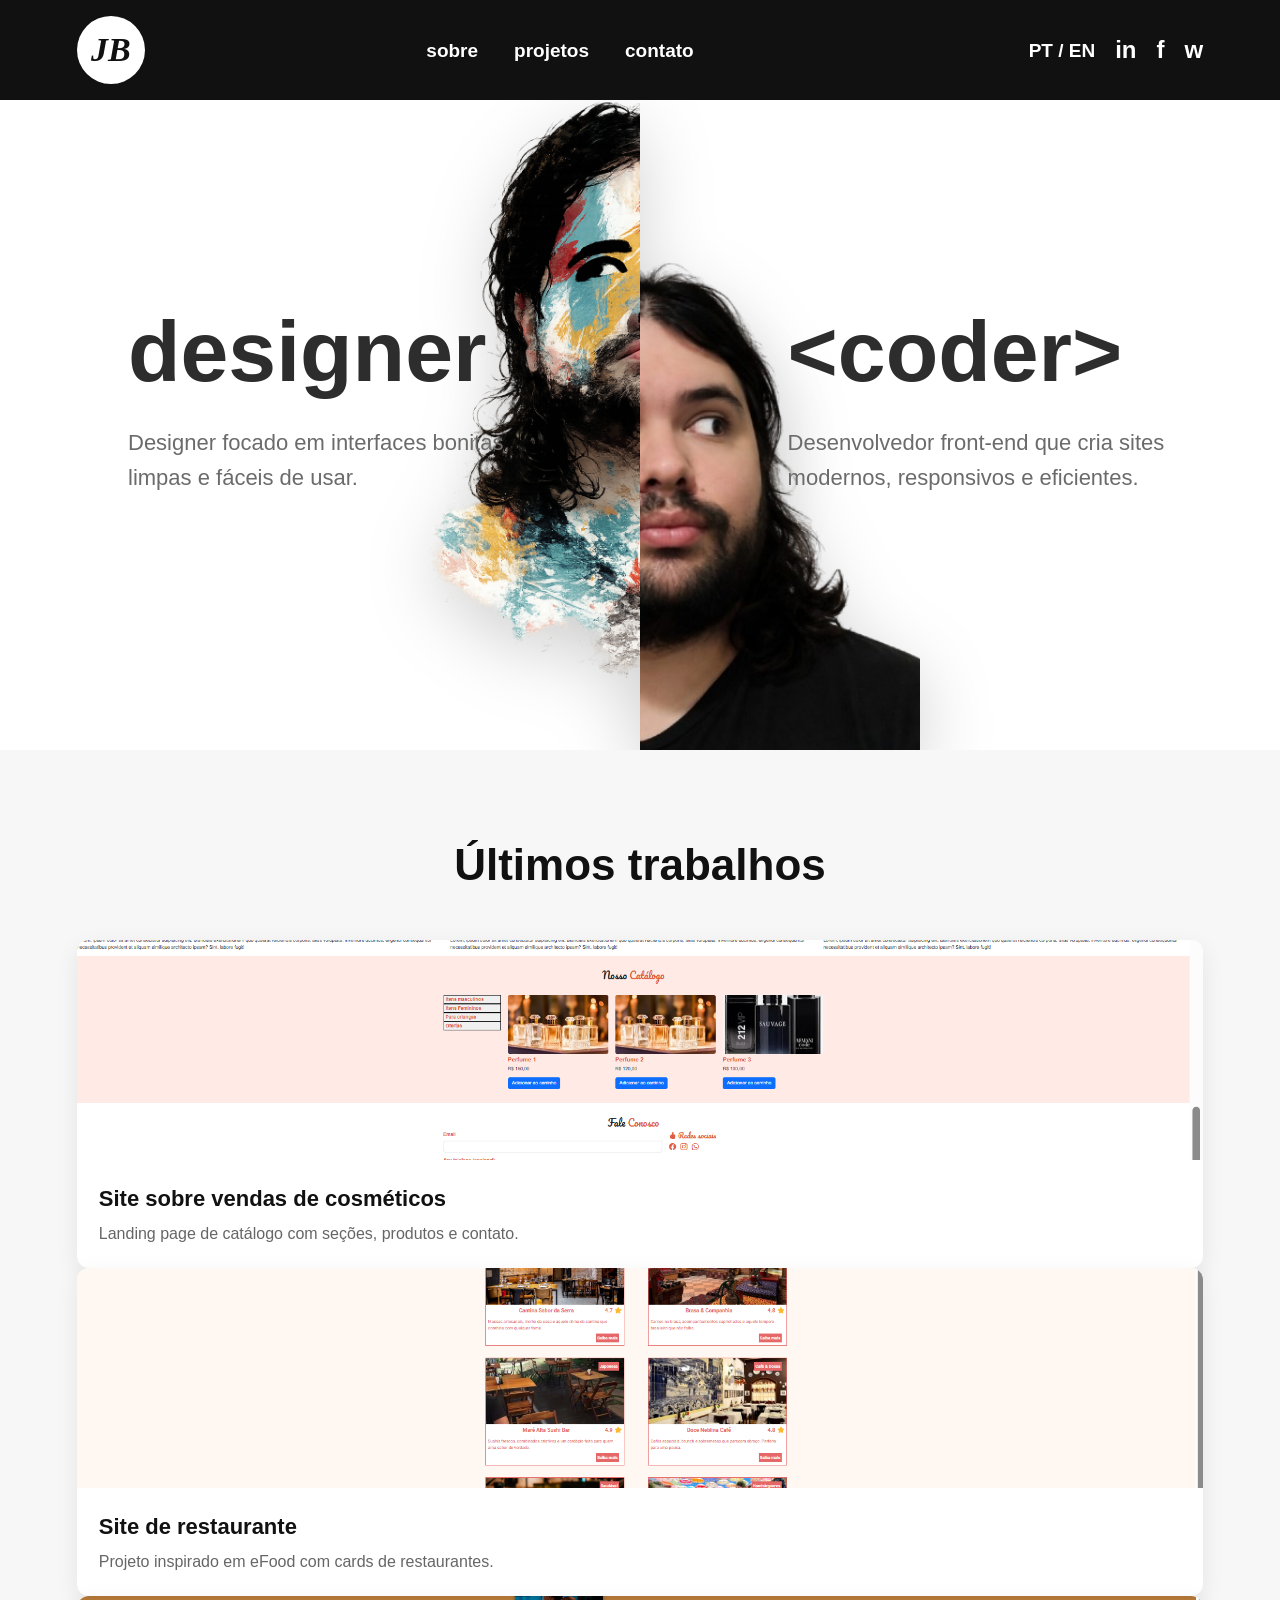
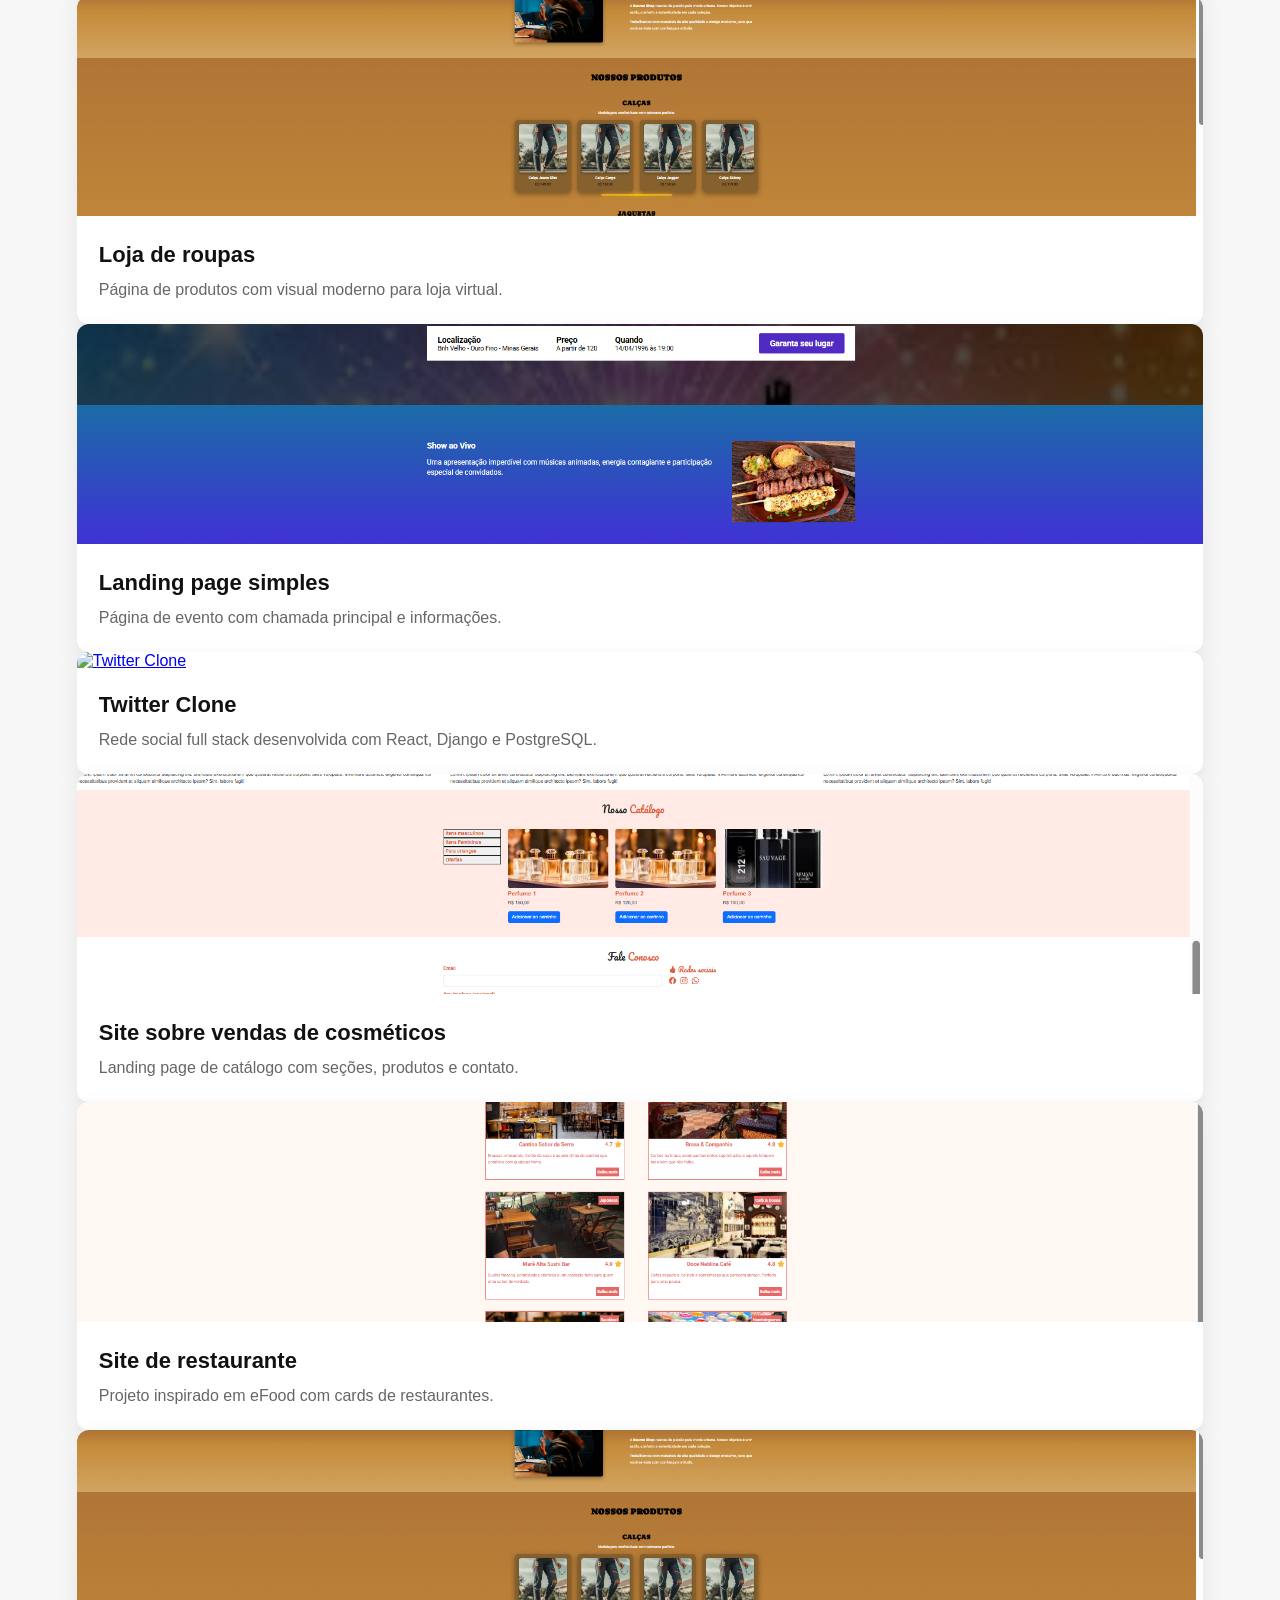
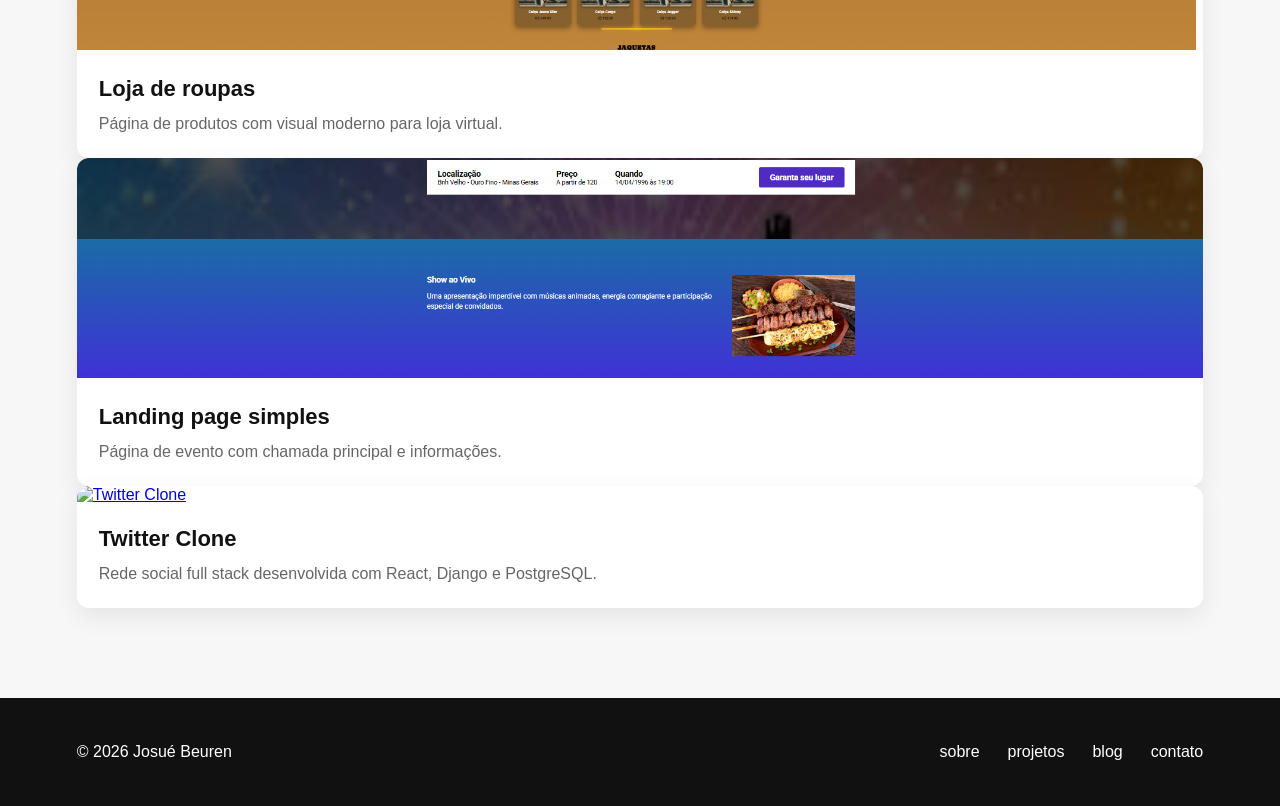
==== commit 645ae59c: "corrige pagina de projetos e adiciona twitter clone" ====
--- a/index.html
+++ b/index.html
@@ -1,128 +1,430 @@
 <!doctype html>
 <html lang="pt-BR">
+
 <head>
-  <meta charset="utf-8" />
-  <meta name="viewport" content="width=device-width, initial-scale=1.0" />
+  <meta charset="utf-8">
+
+  <meta name="viewport" content="width=device-width, initial-scale=1.0">
+
   <title>JB | Designer & Full-Stack Developer</title>
-  <link rel="stylesheet" href="styles.css" />
+
+  <link rel="stylesheet" href="styles.css">
 </head>
 
 <body>
 
-<header id="header">
-  <div class="header-inner">
-    <a href="index.html" class="logo">JB</a>
-
-    <nav class="main-nav">
-      <a href="about.html" data-i18n="navAbout">sobre</a>
-      <a href="projects.html" data-i18n="navProjects">projetos</a>
-      <a href="contact.html" data-i18n="navContact">contato</a>
-    </nav>
-
-    <div class="header-actions">
-      <button class="lang-btn">PT / EN</button>
-      <a href="#" class="social-link">in</a>
-      <a href="#" class="social-link">f</a>
-      <a href="#" class="social-link">w</a>
+  <header id="header">
+
+    <div class="header-inner">
+
+      <a href="index.html" class="logo">
+        JB
+      </a>
+
+      <nav class="main-nav">
+
+        <a href="about.html" data-i18n="navAbout">
+          sobre
+        </a>
+
+        <a href="projects.html" data-i18n="navProjects">
+          projetos
+        </a>
+
+        <a href="contact.html" data-i18n="navContact">
+          contato
+        </a>
+
+      </nav>
+
+      <div class="header-actions">
+
+        <button class="lang-btn">
+          PT / EN
+        </button>
+
+        <a href="#" class="social-link">in</a>
+        <a href="#" class="social-link">f</a>
+        <a href="#" class="social-link">w</a>
+
+      </div>
+
     </div>
-  </div>
-</header>
-
-<main id="home">
-
-  <section class="hero-section">
-    <div id="face" class="face">
-
-      <a href="#projetos" id="designer" class="designer panel">
-        <div class="description">
-          <h1 data-i18n="designerTitle">designer</h1>
-          <p data-i18n="designerText">
-            Designer focado em interfaces bonitas, limpas e fáceis de usar.
-          </p>
+
+  </header>
+
+
+  <main id="home">
+
+    <!-- HERO -->
+
+    <section class="hero-section">
+
+      <div id="face" class="face">
+
+        <a href="#projetos" id="designer" class="designer panel">
+
+          <div class="description">
+
+            <h1 data-i18n="designerTitle">
+              designer
+            </h1>
+
+            <p data-i18n="designerText">
+              Designer focado em interfaces bonitas,
+              limpas e fáceis de usar.
+            </p>
+
+          </div>
+
+        </a>
+
+
+        <a href="about.html" id="coder" class="coder panel">
+
+          <div class="description">
+
+            <h1>
+              &lt;<span data-i18n="coderTitle">coder</span>&gt;
+            </h1>
+
+            <p data-i18n="coderText">
+              Desenvolvedor front-end que cria sites
+              modernos, responsivos e eficientes.
+            </p>
+
+          </div>
+
+        </a>
+
+
+        <div class="portrait-wrap">
+
+          <img class="portrait portrait-effect" src="assets/foto3.png" alt="Designer">
+
+          <img class="portrait portrait-code" src="assets/foto4.png-removebg-preview.png" alt="Coder">
+
         </div>
-      </a>
-
-      <a href="about.html" id="coder" class="coder panel">
-        <div class="description">
-          <h1>&lt;<span data-i18n="coderTitle">coder</span>&gt;</h1>
-          <p data-i18n="coderText">
-            Desenvolvedor front-end que cria sites modernos, responsivos e eficientes.
-          </p>
+
+      </div>
+
+    </section>
+
+
+    <!-- ÚLTIMOS TRABALHOS -->
+
+    <section id="projetos" class="projects-section">
+
+      <div class="projects-container">
+
+        <h2 class="projects-title" data-i18n="workTitle">
+          Últimos trabalhos
+        </h2>
+
+        <div class="home-projects-slider">
+
+          <div class="home-projects-track">
+
+            <!-- COSMÉTICOS -->
+
+            <article class="work-card">
+
+              <a href="projects.html">
+
+                <img src="assets/foto7.png" alt="Loja de Cosméticos">
+
+              </a>
+
+              <div class="work-info">
+
+                <h3 data-i18n="project1Title">
+                  Site sobre vendas de cosméticos
+                </h3>
+
+                <p data-i18n="project1Text">
+                  Landing page de catálogo com seções,
+                  produtos e contato.
+                </p>
+
+              </div>
+
+            </article>
+
+
+            <!-- EFOOD -->
+
+            <article class="work-card">
+
+              <a href="projects.html">
+
+                <img src="assets/foto9.png" alt="Projeto eFood">
+
+              </a>
+
+              <div class="work-info">
+
+                <h3 data-i18n="project2Title">
+                  Site de restaurante
+                </h3>
+
+                <p data-i18n="project2Text">
+                  Projeto inspirado em eFood
+                  com cards de restaurantes.
+                </p>
+
+              </div>
+
+            </article>
+
+
+            <!-- ROUPAS -->
+
+            <article class="work-card">
+
+              <a href="projects.html">
+
+                <img src="assets/foto10.png" alt="Loja de roupas">
+
+              </a>
+
+              <div class="work-info">
+
+                <h3 data-i18n="project3Title">
+                  Loja de roupas
+                </h3>
+
+                <p data-i18n="project3Text">
+                  Página de produtos com visual moderno
+                  para loja virtual.
+                </p>
+
+              </div>
+
+            </article>
+
+
+            <!-- EVENTO -->
+
+            <article class="work-card">
+
+              <a href="projects.html">
+
+                <img src="assets/foto8.png" alt="Landing Page Evento">
+
+              </a>
+
+              <div class="work-info">
+
+                <h3 data-i18n="project4Title">
+                  Landing page simples
+                </h3>
+
+                <p data-i18n="project4Text">
+                  Página de evento com chamada principal
+                  e informações.
+                </p>
+
+              </div>
+
+            </article>
+
+
+            <!-- TWITTER CLONE -->
+
+            <article class="work-card">
+
+              <a href="projects.html">
+
+                <img src="assets/twitter-clone.png" alt="Twitter Clone">
+
+              </a>
+
+              <div class="work-info">
+
+                <h3>
+                  Twitter Clone
+                </h3>
+
+                <p>
+                  Rede social full stack desenvolvida
+                  com React, Django e PostgreSQL.
+                </p>
+
+              </div>
+
+            </article>
+
+
+            <!-- ==================================
+               REPETIÇÃO PARA CARROSSEL INFINITO
+          =================================== -->
+
+
+            <article class="work-card">
+
+              <a href="projects.html">
+
+                <img src="assets/foto7.png" alt="Loja de Cosméticos">
+
+              </a>
+
+              <div class="work-info">
+
+                <h3>
+                  Site sobre vendas de cosméticos
+                </h3>
+
+                <p>
+                  Landing page de catálogo com seções,
+                  produtos e contato.
+                </p>
+
+              </div>
+
+            </article>
+
+
+            <article class="work-card">
+
+              <a href="projects.html">
+
+                <img src="assets/foto9.png" alt="Projeto eFood">
+
+              </a>
+
+              <div class="work-info">
+
+                <h3>
+                  Site de restaurante
+                </h3>
+
+                <p>
+                  Projeto inspirado em eFood
+                  com cards de restaurantes.
+                </p>
+
+              </div>
+
+            </article>
+
+
+            <article class="work-card">
+
+              <a href="projects.html">
+
+                <img src="assets/foto10.png" alt="Loja de roupas">
+
+              </a>
+
+              <div class="work-info">
+
+                <h3>
+                  Loja de roupas
+                </h3>
+
+                <p>
+                  Página de produtos com visual moderno
+                  para loja virtual.
+                </p>
+
+              </div>
+
+            </article>
+
+
+            <article class="work-card">
+
+              <a href="projects.html">
+
+                <img src="assets/foto8.png" alt="Landing Page Evento">
+
+              </a>
+
+              <div class="work-info">
+
+                <h3>
+                  Landing page simples
+                </h3>
+
+                <p>
+                  Página de evento com chamada principal
+                  e informações.
+                </p>
+
+              </div>
+
+            </article>
+
+
+            <article class="work-card">
+
+              <a href="projects.html">
+
+                <img src="assets/twitter-clone.png" alt="Twitter Clone">
+
+              </a>
+
+              <div class="work-info">
+
+                <h3>
+                  Twitter Clone
+                </h3>
+
+                <p>
+                  Rede social full stack desenvolvida
+                  com React, Django e PostgreSQL.
+                </p>
+
+              </div>
+
+            </article>
+
+          </div>
+
         </div>
-      </a>
-
-      <div class="portrait-wrap">
-        <img class="portrait portrait-effect" src="assets/foto3.png" alt="Designer" />
-        <img class="portrait portrait-code" src="assets/foto4.png-removebg-preview.png" alt="Coder" />
+
       </div>
 
+    </section>
+
+  </main>
+
+
+  <footer id="footer">
+
+    <div class="footer-inner">
+
+      <div class="footer-left">
+        © 2026 Josué Beuren
+      </div>
+
+      <nav class="footer-nav">
+
+        <a href="about.html">
+          sobre
+        </a>
+
+        <a href="projects.html">
+          projetos
+        </a>
+
+        <a href="#blog">
+          blog
+        </a>
+
+        <a href="contact.html">
+          contato
+        </a>
+
+      </nav>
+
     </div>
-  </section>
-
-  <section id="projetos" class="projects-section">
-    <div class="projects-container">
-      <h2 class="projects-title" data-i18n="workTitle">Últimos trabalhos</h2>
-
-      <div class="projects-grid">
-        <article class="work-card">
-          <a href="projects.html">
-            <img src="assets/foto7.png" alt="Loja de Cosméticos">
-
-          </a>
-          <div class="work-info">
-            <h3 data-i18n="project1Title">Site sobre vendas de cosméticos</h3>
-            <p data-i18n="project1Text">Landing page de catálogo com seções, produtos e contato.</p>
-          </div>
-        </article>
-
-        <article class="work-card">
-          <a href="projects.html">
-            <img src="assets/foto9.png" alt="Projeto eFood">
-          </a>
-          <div class="work-info">
-            <h3 data-i18n="project2Title">Site de restaurante</h3>
-            <p data-i18n="project2Text">Projeto inspirado em eFood com cards de restaurantes.</p>
-          </div>
-        </article>
-
-        <article class="work-card">
-          <a href="projects.html">
-            <img src="assets/foto10.png" alt="Loja de roupas" />
-          </a>
-          <div class="work-info">
-            <h3 data-i18n="project3Title">Loja de roupas</h3>
-            <p data-i18n="project3Text">Página de produtos com visual moderno para loja virtual.</p>
-          </div>
-        </article>
-
-        <article class="work-card">
-          <a href="projects.html">
-            <img src="assets/foto8.png" alt="Landing Page Evento">
-          <div class="work-info">
-            <h3 data-i18n="project4Title">Landing page simples</h3>
-            <p data-i18n="project4Text">Página de evento com chamada principal e informações.</p>
-          </div>
-        </article>
-      </div>
-    </div>
-  </section>
-
-</main>
-
-<footer id="footer">
-  <div class="footer-inner">
-    <div class="footer-left">© 2026 Josué Beuren</div>
-
-    <nav class="footer-nav">
-      <a href="about.html">sobre</a>
-      <a href="projects.html">projetos</a>
-      <a href="#blog">blog</a>
-      <a href="contact.html">contato</a>
-    </nav>
-  </div>
-</footer>
-
-<script src="script.js"></script>
+
+  </footer>
+
+
+  <script src="script.js"></script>
 
 </body>
+
 </html>
--- a/styles.css
+++ b/styles.css
@@ -1,422 +1,420 @@
-Substitui o `styles.css` inteiro por este. Ele mantém o **about**, corrige o **header** e alinha `PT / EN` com `in f w`.
-
-```css
-*{
-  margin:0;
-  padding:0;
-  box-sizing:border-box;
-}
-
-html{
-  scroll-behavior:smooth;
-}
-
-body{
-  font-family:Arial, Helvetica, sans-serif;
-  overflow-x:hidden;
-  background:#fff;
-  color:#111;
+
+* {
+  margin: 0;
+  padding: 0;
+  box-sizing: border-box;
+}
+
+html {
+  scroll-behavior: smooth;
+}
+
+body {
+  font-family: Arial, Helvetica, sans-serif;
+  overflow-x: hidden;
+  background: #fff;
+  color: #111;
 }
 
 /* HEADER */
 
-#header{
-  width:100%;
-  height:100px;
-  background:#111;
-  position:sticky;
-  top:0;
-  z-index:999;
-}
-
-.header-inner{
-  width:88%;
-  max-width:1200px;
-  height:100%;
-  margin:0 auto;
-
-  display:grid;
-  grid-template-columns:80px 1fr 240px;
-  align-items:center;
-}
-
-.logo{
-  width:68px;
-  height:68px;
-  border-radius:50%;
-  background:#fff;
-  color:#111;
-
-  display:flex;
-  align-items:center;
-  justify-content:center;
-
-  font-family:Georgia, serif;
-  font-size:34px;
-  font-weight:900;
-  font-style:italic;
-  text-decoration:none;
-}
-
-.main-nav{
-  display:flex;
-  align-items:center;
-  justify-content:center;
-  gap:36px;
-}
-
-.main-nav a{
-  color:#fff;
-  text-decoration:none;
-  font-size:19px;
-  font-weight:700;
-  line-height:1;
-  transition:.3s;
-}
-
-.main-nav a:hover{
-  opacity:.55;
-}
-
-.header-actions{
-  display:flex;
-  align-items:center;
-  justify-content:flex-end;
-  gap:20px;
-  height:32px;
-}
-
-.lang-btn{
-  background:none;
-  border:none;
-  color:#fff;
-
-  font-family:Arial, Helvetica, sans-serif;
-  font-size:19px;
-  font-weight:800;
-  line-height:1;
-
-  height:32px;
-
-  display:flex;
-  align-items:center;
-  justify-content:center;
-
-  cursor:pointer;
-  padding:0;
-  white-space:nowrap;
-  transition:.3s;
-}
-
-.social-link{
-  color:#fff;
-  text-decoration:none;
-
-  font-size:24px;
-  font-weight:800;
-  line-height:1;
-
-  height:32px;
-
-  display:flex;
-  align-items:center;
-  justify-content:center;
-
-  transition:.3s;
+#header {
+  width: 100%;
+  height: 100px;
+  background: #111;
+  position: sticky;
+  top: 0;
+  z-index: 999;
+}
+
+.header-inner {
+  width: 88%;
+  max-width: 1200px;
+  height: 100%;
+  margin: 0 auto;
+
+  display: grid;
+  grid-template-columns: 80px 1fr 240px;
+  align-items: center;
+}
+
+.logo {
+  width: 68px;
+  height: 68px;
+  border-radius: 50%;
+  background: #fff;
+  color: #111;
+
+  display: flex;
+  align-items: center;
+  justify-content: center;
+
+  font-family: Georgia, serif;
+  font-size: 34px;
+  font-weight: 900;
+  font-style: italic;
+  text-decoration: none;
+}
+
+.main-nav {
+  display: flex;
+  align-items: center;
+  justify-content: center;
+  gap: 36px;
+}
+
+.main-nav a {
+  color: #fff;
+  text-decoration: none;
+  font-size: 19px;
+  font-weight: 700;
+  line-height: 1;
+  transition: .3s;
+}
+
+.main-nav a:hover {
+  opacity: .55;
+}
+
+.header-actions {
+  display: flex;
+  align-items: center;
+  justify-content: flex-end;
+  gap: 20px;
+  height: 32px;
+}
+
+.lang-btn {
+  background: none;
+  border: none;
+  color: #fff;
+
+  font-family: Arial, Helvetica, sans-serif;
+  font-size: 19px;
+  font-weight: 800;
+  line-height: 1;
+
+  height: 32px;
+
+  display: flex;
+  align-items: center;
+  justify-content: center;
+
+  cursor: pointer;
+  padding: 0;
+  white-space: nowrap;
+  transition: .3s;
+}
+
+.social-link {
+  color: #fff;
+  text-decoration: none;
+
+  font-size: 24px;
+  font-weight: 800;
+  line-height: 1;
+
+  height: 32px;
+
+  display: flex;
+  align-items: center;
+  justify-content: center;
+
+  transition: .3s;
 }
 
 .lang-btn:hover,
-.social-link:hover{
-  opacity:.55;
+.social-link:hover {
+  opacity: .55;
 }
 
 /* HERO */
 
-.hero-section{
-  width:100%;
-  height:650px;
-  background:#fff;
-  overflow:hidden;
-  position:relative;
-}
-
-.hero-section::before{
-  content:'';
-  position:absolute;
-  left:50%;
-  bottom:80px;
-  transform:translateX(-50%);
-  width:420px;
-  height:420px;
-  background:radial-gradient(circle, rgba(0,0,0,.12), transparent 65%);
-  filter:blur(12px);
-  z-index:5;
-}
-
-.face{
-  width:100%;
-  height:650px;
-  display:flex;
-  position:relative;
-}
-
-.panel{
-  width:50%;
-  height:100%;
-  position:relative;
-  text-decoration:none;
-  background:#fff;
-}
-
-.description{
-  position:absolute;
-  top:46%;
-  transform:translateY(-50%);
-  z-index:30;
-  animation:fadeSide .8s ease both;
-}
-
-.designer .description{
-  left:20%;
-  animation-name:fadeLeft;
-}
-
-.coder .description{
-  right:16%;
-  animation-name:fadeRight;
-}
-
-.description h1{
-  font-size:86px;
-  font-weight:900;
-  color:#2d2d2d;
-  margin-bottom:24px;
-}
-
-.description p{
-  font-size:22px;
-  line-height:1.6;
-  color:#6b6b6b;
-  max-width:390px;
-}
-
-.portrait-wrap{
-  position:absolute;
-  left:50%;
-  bottom:-5px;
-  transform:translateX(-50%);
-  width:560px;
-  height:720px;
-  z-index:20;
-  pointer-events:none;
-  overflow:visible;
-  filter:drop-shadow(0 20px 35px rgba(0,0,0,.18));
-  animation:portraitUp .9s ease both;
-}
-
-.portrait{
-  position:absolute;
-  left:0;
-  bottom:0;
-  width:100%;
-  height:100%;
-  object-fit:contain;
-  object-position:center bottom;
-  transition:clip-path .45s ease;
-}
-
-.portrait-effect{
-  clip-path:inset(0 50% 0 0);
-}
-
-.portrait-code{
-  clip-path:inset(0 0 0 50%);
-}
-
-.face.designer-active .portrait-effect{
-  clip-path:inset(0 0 0 0);
-}
-
-.face.designer-active .portrait-code{
-  clip-path:inset(0 0 0 100%);
-}
-
-.face.coder-active .portrait-effect{
-  clip-path:inset(0 100% 0 0);
-}
-
-.face.coder-active .portrait-code{
-  clip-path:inset(0 0 0 0);
+.hero-section {
+  width: 100%;
+  height: 650px;
+  background: #fff;
+  overflow: hidden;
+  position: relative;
+}
+
+.hero-section::before {
+  content: '';
+  position: absolute;
+  left: 50%;
+  bottom: 80px;
+  transform: translateX(-50%);
+  width: 420px;
+  height: 420px;
+  background: radial-gradient(circle, rgba(0, 0, 0, .12), transparent 65%);
+  filter: blur(12px);
+  z-index: 5;
+}
+
+.face {
+  width: 100%;
+  height: 650px;
+  display: flex;
+  position: relative;
+}
+
+.panel {
+  width: 50%;
+  height: 100%;
+  position: relative;
+  text-decoration: none;
+  background: #fff;
+}
+
+.description {
+  position: absolute;
+  top: 46%;
+  transform: translateY(-50%);
+  z-index: 30;
+  animation: fadeSide .8s ease both;
+}
+
+.designer .description {
+  left: 20%;
+  animation-name: fadeLeft;
+}
+
+.coder .description {
+  right: 16%;
+  animation-name: fadeRight;
+}
+
+.description h1 {
+  font-size: 86px;
+  font-weight: 900;
+  color: #2d2d2d;
+  margin-bottom: 24px;
+}
+
+.description p {
+  font-size: 22px;
+  line-height: 1.6;
+  color: #6b6b6b;
+  max-width: 390px;
+}
+
+.portrait-wrap {
+  position: absolute;
+  left: 50%;
+  bottom: -5px;
+  transform: translateX(-50%);
+  width: 560px;
+  height: 720px;
+  z-index: 20;
+  pointer-events: none;
+  overflow: visible;
+  filter: drop-shadow(0 20px 35px rgba(0, 0, 0, .18));
+  animation: portraitUp .9s ease both;
+}
+
+.portrait {
+  position: absolute;
+  left: 0;
+  bottom: 0;
+  width: 100%;
+  height: 100%;
+  object-fit: contain;
+  object-position: center bottom;
+  transition: clip-path .45s ease;
+}
+
+.portrait-effect {
+  clip-path: inset(0 50% 0 0);
+}
+
+.portrait-code {
+  clip-path: inset(0 0 0 50%);
+}
+
+.face.designer-active .portrait-effect {
+  clip-path: inset(0 0 0 0);
+}
+
+.face.designer-active .portrait-code {
+  clip-path: inset(0 0 0 100%);
+}
+
+.face.coder-active .portrait-effect {
+  clip-path: inset(0 100% 0 0);
+}
+
+.face.coder-active .portrait-code {
+  clip-path: inset(0 0 0 0);
 }
 
 /* ABOUT */
 
 .about-section,
 .facts-section,
-.story-section{
-  background:#fff;
-  padding:110px 0;
-  border-bottom:1px solid #ddd;
+.story-section {
+  background: #fff;
+  padding: 110px 0;
+  border-bottom: 1px solid #ddd;
 }
 
 .about-container,
 .facts-container,
-.story-container{
-  width:68%;
-  max-width:1200px;
-  margin:0 auto;
-
-  display:grid;
-  grid-template-columns:1fr 1fr;
-  align-items:center;
-  gap:80px;
+.story-container {
+  width: 68%;
+  max-width: 1200px;
+  margin: 0 auto;
+
+  display: grid;
+  grid-template-columns: 1fr 1fr;
+  align-items: center;
+  gap: 80px;
 }
 
 .about-text h2,
 .facts-text h2,
-.story-text h2{
-  font-size:72px;
-  color:#2c2c2c;
-  margin-bottom:28px;
-  font-weight:900;
+.story-text h2 {
+  font-size: 72px;
+  color: #2c2c2c;
+  margin-bottom: 28px;
+  font-weight: 900;
 }
 
 .facts-text h2,
-.story-text h2{
-  font-size:44px;
-  font-weight:400;
-}
-
-.about-lead{
-  font-size:25px;
-  line-height:1.5;
-  color:#777;
-  margin-bottom:28px;
+.story-text h2 {
+  font-size: 44px;
+  font-weight: 400;
+}
+
+.about-lead {
+  font-size: 25px;
+  line-height: 1.5;
+  color: #777;
+  margin-bottom: 28px;
 }
 
 .about-text p,
 .facts-text p,
-.story-text p{
-  font-size:20px;
-  line-height:1.7;
-  color:#555;
-  margin-bottom:12px;
+.story-text p {
+  font-size: 20px;
+  line-height: 1.7;
+  color: #555;
+  margin-bottom: 12px;
 }
 
 .about-image img,
 .facts-image img,
-.story-image img{
-  width:100%;
-  display:block;
-  border-radius:8px;
-}
-
-.about-video{
-  width:100%;
-  max-width:520px;
-  border-radius:12px;
-  object-fit:cover;
-  box-shadow:0 10px 30px rgba(0,0,0,.18);
+.story-image img {
+  width: 100%;
+  display: block;
+  border-radius: 8px;
+}
+
+.about-video {
+  width: 100%;
+  max-width: 520px;
+  border-radius: 12px;
+  object-fit: cover;
+  box-shadow: 0 10px 30px rgba(0, 0, 0, .18);
 }
 
 /* GALERIA */
 
-.about-gallery{
-  background:#fff;
-  padding:35px 0 55px;
-  border-top:1px solid #ddd;
-  border-bottom:1px solid #ddd;
-}
-
-.gallery-container{
-  width:70%;
-  max-width:1200px;
-  margin:0 auto;
-  display:flex;
-  gap:24px;
-  justify-content:center;
-}
-
-.gallery-container img{
-  width:150px;
-  height:95px;
-  object-fit:cover;
-  border:8px solid #fff;
-  border-radius:10px;
-  box-shadow:0 2px 10px rgba(0,0,0,.22);
-  cursor:pointer;
-  transition:.3s;
-}
-
-.gallery-container img:hover{
-  transform:translateY(-6px) scale(1.05);
+.about-gallery {
+  background: #fff;
+  padding: 35px 0 55px;
+  border-top: 1px solid #ddd;
+  border-bottom: 1px solid #ddd;
+}
+
+.gallery-container {
+  width: 70%;
+  max-width: 1200px;
+  margin: 0 auto;
+  display: flex;
+  gap: 24px;
+  justify-content: center;
+}
+
+.gallery-container img {
+  width: 150px;
+  height: 95px;
+  object-fit: cover;
+  border: 8px solid #fff;
+  border-radius: 10px;
+  box-shadow: 0 2px 10px rgba(0, 0, 0, .22);
+  cursor: pointer;
+  transition: .3s;
+}
+
+.gallery-container img:hover {
+  transform: translateY(-6px) scale(1.05);
 }
 
 /* FACTS */
 
-.facts-list{
-  margin-top:20px;
-  padding-left:24px;
-}
-
-.facts-list li{
-  margin-bottom:16px;
-  font-size:22px;
-  line-height:1.6;
-  color:#555;
+.facts-list {
+  margin-top: 20px;
+  padding-left: 24px;
+}
+
+.facts-list li {
+  margin-bottom: 16px;
+  font-size: 22px;
+  line-height: 1.6;
+  color: #555;
 }
 
 /* SKILLS */
 
-.skills-section{
-  padding:120px 0;
-  background:#f5f5f5;
-}
-
-.skills-container{
-  width:85%;
-  max-width:1200px;
-  margin:0 auto;
-}
-
-.skills-container h2{
-  text-align:right;
-  font-size:58px;
-  margin-bottom:60px;
-  font-weight:300;
-  color:#222;
-}
-
-.skills-chart{
-  display:grid;
-  grid-template-columns:120px 1fr;
-  align-items:end;
-  min-height:520px;
-}
-
-.skill-levels{
-  height:520px;
-  display:flex;
-  flex-direction:column;
-  justify-content:space-between;
-  padding:0 24px 105px 0;
-  border-right:1px solid #d7d7d7;
-}
-
-.skill-levels span{
-  font-size:20px;
-  font-weight:700;
-  color:#666;
-  text-align:right;
-}
-
-.skills-bars{
-  height:520px;
-  display:flex;
-  align-items:flex-end;
-  justify-content:center;
-  gap:28px;
-  border-bottom:1px solid #d7d7d7;
+.skills-section {
+  padding: 120px 0;
+  background: #f5f5f5;
+}
+
+.skills-container {
+  width: 85%;
+  max-width: 1200px;
+  margin: 0 auto;
+}
+
+.skills-container h2 {
+  text-align: right;
+  font-size: 58px;
+  margin-bottom: 60px;
+  font-weight: 300;
+  color: #222;
+}
+
+.skills-chart {
+  display: grid;
+  grid-template-columns: 120px 1fr;
+  align-items: end;
+  min-height: 520px;
+}
+
+.skill-levels {
+  height: 520px;
+  display: flex;
+  flex-direction: column;
+  justify-content: space-between;
+  padding: 0 24px 105px 0;
+  border-right: 1px solid #d7d7d7;
+}
+
+.skill-levels span {
+  font-size: 20px;
+  font-weight: 700;
+  color: #666;
+  text-align: right;
+}
+
+.skills-bars {
+  height: 520px;
+  display: flex;
+  align-items: flex-end;
+  justify-content: center;
+  gap: 28px;
+  border-bottom: 1px solid #d7d7d7;
   background:
     linear-gradient(to bottom,
       transparent 0%,
@@ -428,471 +426,497 @@
       transparent 49.6%,
       transparent 74%,
       #d7d7d7 74.3%,
-      transparent 74.6%
-    );
-}
-
-.skill{
-  width:180px;
-  border-radius:8px 8px 0 0;
-  display:flex;
-  flex-direction:column;
-  align-items:center;
-  justify-content:flex-end;
-  padding:0 16px 24px;
-  color:#fff;
-  transition:.35s;
-}
-
-.skill:hover{
-  transform:translateY(-12px);
-}
-
-.skill strong{
-  font-size:28px;
-  line-height:1.2;
-  text-align:center;
-  margin-bottom:18px;
-  text-shadow:0 1px 1px rgba(0,0,0,.25);
-}
-
-.skill p{
-  font-size:18px;
-  font-weight:600;
-  text-align:center;
-  text-shadow:0 1px 1px rgba(0,0,0,.3);
-}
-
-.skill1{
-  height:470px;
-  background:#86c8c1;
-}
-
-.skill2{
-  height:440px;
-  background:#e8cbc3;
-}
-
-.skill3{
-  height:485px;
-  background:#e2b63e;
-}
-
-.skill4{
-  height:380px;
-  background:#c9a36b;
-}
-
-.skill5{
-  height:440px;
-  background:#d95b5b;
+      transparent 74.6%);
+}
+
+.skill {
+  width: 180px;
+  border-radius: 8px 8px 0 0;
+  display: flex;
+  flex-direction: column;
+  align-items: center;
+  justify-content: flex-end;
+  padding: 0 16px 24px;
+  color: #fff;
+  transition: .35s;
+}
+
+.skill:hover {
+  transform: translateY(-12px);
+}
+
+.skill strong {
+  font-size: 28px;
+  line-height: 1.2;
+  text-align: center;
+  margin-bottom: 18px;
+  text-shadow: 0 1px 1px rgba(0, 0, 0, .25);
+}
+
+.skill p {
+  font-size: 18px;
+  font-weight: 600;
+  text-align: center;
+  text-shadow: 0 1px 1px rgba(0, 0, 0, .3);
+}
+
+.skill1 {
+  height: 470px;
+  background: #86c8c1;
+}
+
+.skill2 {
+  height: 440px;
+  background: #e8cbc3;
+}
+
+.skill3 {
+  height: 485px;
+  background: #e2b63e;
+}
+
+.skill4 {
+  height: 380px;
+  background: #c9a36b;
+}
+
+.skill5 {
+  height: 440px;
+  background: #d95b5b;
 }
 
 /* PARTS SECTION */
 
-.parts-section{
-  padding:120px 0;
-  background:#f5f5f5;
-  border-bottom:1px solid #ddd;
-}
-
-.parts-container{
-  width:80%;
-  max-width:1400px;
-  margin:0 auto;
-  display:grid;
-  grid-template-columns:1fr 420px 1fr;
-  gap:70px;
-  align-items:center;
+.parts-section {
+  padding: 120px 0;
+  background: #f5f5f5;
+  border-bottom: 1px solid #ddd;
+}
+
+.parts-container {
+  width: 80%;
+  max-width: 1400px;
+  margin: 0 auto;
+  display: grid;
+  grid-template-columns: 1fr 420px 1fr;
+  gap: 70px;
+  align-items: center;
 }
 
 .part-left h2,
-.part-right h2{
-  font-size:54px;
-  font-weight:300;
-  color:#222;
-  margin-bottom:34px;
+.part-right h2 {
+  font-size: 54px;
+  font-weight: 300;
+  color: #222;
+  margin-bottom: 34px;
 }
 
 .part-left ul,
-.part-right ul{
-  list-style:none;
+.part-right ul {
+  list-style: none;
 }
 
 .part-left li,
-.part-right li{
-  font-size:24px;
-  color:#555;
-  margin-bottom:22px;
-  line-height:1.5;
-  position:relative;
-  padding-left:24px;
+.part-right li {
+  font-size: 24px;
+  color: #555;
+  margin-bottom: 22px;
+  line-height: 1.5;
+  position: relative;
+  padding-left: 24px;
 }
 
 .part-left li::before,
-.part-right li::before{
-  content:'•';
-  position:absolute;
-  left:0;
-  top:0;
-  color:#111;
-  font-size:24px;
-}
-
-.parts-image{
-  display:flex;
-  justify-content:center;
-}
-
-.parts-image img{
-  width:100%;
-  max-width:380px;
+.part-right li::before {
+  content: '•';
+  position: absolute;
+  left: 0;
+  top: 0;
+  color: #111;
+  font-size: 24px;
+}
+
+.parts-image {
+  display: flex;
+  justify-content: center;
+}
+
+.parts-image img {
+  width: 100%;
+  max-width: 380px;
 }
 
 /* PROJETOS HOME */
 
-.projects-section{
-  background:#f7f7f7;
-  padding:90px 0;
-}
-
-.projects-container{
-  width:88%;
-  margin:0 auto;
-}
-
-.projects-title{
-  text-align:center;
-  font-size:44px;
-  margin-bottom:50px;
-}
-
-.projects-grid{
-  display:grid;
-  grid-template-columns:repeat(4,1fr);
-  gap:28px;
-}
-
-.work-card{
-  background:#fff;
-  border-radius:12px;
-  overflow:hidden;
-  box-shadow:0 8px 24px rgba(0,0,0,.08);
-  transition:.35s ease;
-}
-
-.work-card:hover{
-  transform:translateY(-10px) scale(1.02);
-  box-shadow:0 18px 40px rgba(0,0,0,.14);
-}
-
-.work-card img{
-  width:100%;
-  height:220px;
-  object-fit:cover;
-  transition:.4s ease;
-}
-
-.work-card:hover img{
-  transform:scale(1.04);
-}
-
-.work-info{
-  padding:22px;
-}
-
-.work-info h3{
-  font-size:22px;
-  margin-bottom:10px;
-}
-
-.work-info p{
-  color:#666;
-  line-height:1.5;
+.projects-section {
+  background: #f7f7f7;
+  padding: 90px 0;
+}
+
+.projects-container {
+  width: 88%;
+  margin: 0 auto;
+}
+
+.projects-title {
+  text-align: center;
+  font-size: 44px;
+  margin-bottom: 50px;
+}
+
+.projects-grid {
+  display: grid;
+  grid-template-columns: repeat(4, 1fr);
+  gap: 28px;
+}
+
+.work-card {
+  background: #fff;
+  border-radius: 12px;
+  overflow: hidden;
+  box-shadow: 0 8px 24px rgba(0, 0, 0, .08);
+  transition: .35s ease;
+}
+
+.work-card:hover {
+  transform: translateY(-10px) scale(1.02);
+  box-shadow: 0 18px 40px rgba(0, 0, 0, .14);
+}
+
+.work-card img {
+  width: 100%;
+  height: 220px;
+  object-fit: cover;
+  transition: .4s ease;
+}
+
+.work-card:hover img {
+  transform: scale(1.04);
+}
+
+.work-info {
+  padding: 22px;
+}
+
+.work-info h3 {
+  font-size: 22px;
+  margin-bottom: 10px;
+}
+
+.work-info p {
+  color: #666;
+  line-height: 1.5;
 }
 
 /* ANIMAÇÕES */
 
-.reveal{
-  opacity:0;
-  transition:1s;
-}
-
-.reveal.active{
-  opacity:1;
-}
-
-.slide-from-left{
-  opacity:0;
-  transform:translateX(-120px);
-  transition:1s ease;
-}
-
-.slide-from-right{
-  opacity:0;
-  transform:translateX(120px);
-  transition:1s ease;
+.reveal {
+  opacity: 0;
+  transition: 1s;
+}
+
+.reveal.active {
+  opacity: 1;
+}
+
+.slide-from-left {
+  opacity: 0;
+  transform: translateX(-120px);
+  transition: 1s ease;
+}
+
+.slide-from-right {
+  opacity: 0;
+  transform: translateX(120px);
+  transition: 1s ease;
 }
 
 .reveal.active .slide-from-left,
 .reveal.active .slide-from-right,
-.show{
-  opacity:1;
-  transform:translateX(0);
-}
-
-@keyframes portraitUp{
-  from{
-    opacity:0;
-    transform:translateX(-50%) translateY(40px);
-  }
-
-  to{
-    opacity:1;
-    transform:translateX(-50%) translateY(0);
-  }
-}
-
-@keyframes fadeLeft{
-  from{
-    opacity:0;
-    transform:translateY(-50%) translateX(-35px);
-  }
-
-  to{
-    opacity:1;
-    transform:translateY(-50%) translateX(0);
-  }
-}
-
-@keyframes fadeRight{
-  from{
-    opacity:0;
-    transform:translateY(-50%) translateX(35px);
-  }
-
-  to{
-    opacity:1;
-    transform:translateY(-50%) translateX(0);
+.show {
+  opacity: 1;
+  transform: translateX(0);
+}
+
+@keyframes portraitUp {
+  from {
+    opacity: 0;
+    transform: translateX(-50%) translateY(40px);
+  }
+
+  to {
+    opacity: 1;
+    transform: translateX(-50%) translateY(0);
+  }
+}
+
+@keyframes fadeLeft {
+  from {
+    opacity: 0;
+    transform: translateY(-50%) translateX(-35px);
+  }
+
+  to {
+    opacity: 1;
+    transform: translateY(-50%) translateX(0);
+  }
+}
+
+@keyframes fadeRight {
+  from {
+    opacity: 0;
+    transform: translateY(-50%) translateX(35px);
+  }
+
+  to {
+    opacity: 1;
+    transform: translateY(-50%) translateX(0);
   }
 }
 
 /* FOOTER */
 
-#footer{
-  background:#111;
-  color:#fff;
-  padding:45px 0;
-}
-
-.footer-inner{
-  width:88%;
-  margin:0 auto;
-  display:flex;
-  justify-content:space-between;
-  align-items:center;
-}
-
-.footer-nav{
-  display:flex;
-  gap:28px;
-}
-
-.footer-nav a{
-  color:#fff;
-  text-decoration:none;
+#footer {
+  background: #111;
+  color: #fff;
+  padding: 45px 0;
+}
+
+.footer-inner {
+  width: 88%;
+  margin: 0 auto;
+  display: flex;
+  justify-content: space-between;
+  align-items: center;
+}
+
+.footer-nav {
+  display: flex;
+  gap: 28px;
+}
+
+.footer-nav a {
+  color: #fff;
+  text-decoration: none;
 }
 
 /* RESPONSIVO */
 
-@media(max-width:1200px){
-  .header-inner{
-    width:92%;
-    grid-template-columns:70px 1fr 220px;
-  }
-
-  .main-nav{
-    gap:28px;
-  }
-
-  .header-actions{
-    gap:16px;
-  }
-
-  .skills-bars{
-    gap:18px;
-  }
-
-  .skill{
-    width:140px;
-  }
-
-  .skill strong{
-    font-size:23px;
-  }
-
-  .skill p{
-    font-size:16px;
-  }
-}
-
-@media(max-width:1000px){
-  .parts-container{
-    grid-template-columns:1fr;
-    text-align:center;
+@media(max-width:1200px) {
+  .header-inner {
+    width: 92%;
+    grid-template-columns: 70px 1fr 220px;
+  }
+
+  .main-nav {
+    gap: 28px;
+  }
+
+  .header-actions {
+    gap: 16px;
+  }
+
+  .skills-bars {
+    gap: 18px;
+  }
+
+  .skill {
+    width: 140px;
+  }
+
+  .skill strong {
+    font-size: 23px;
+  }
+
+  .skill p {
+    font-size: 16px;
+  }
+}
+
+@media(max-width:1000px) {
+  .parts-container {
+    grid-template-columns: 1fr;
+    text-align: center;
   }
 
   .part-left li,
-  .part-right li{
-    padding-left:0;
+  .part-right li {
+    padding-left: 0;
   }
 
   .part-left li::before,
-  .part-right li::before{
-    display:none;
-  }
-
-  .parts-image{
-    order:-1;
-  }
-}
-
-@media(max-width:900px){
-  #header{
-    height:88px;
-  }
-
-  .header-inner{
-    width:100%;
-    display:flex;
-    align-items:center;
-    justify-content:center;
+  .part-right li::before {
+    display: none;
+  }
+
+  .parts-image {
+    order: -1;
+  }
+}
+
+@media(max-width:900px) {
+  #header {
+    height: 88px;
+  }
+
+  .header-inner {
+    width: 100%;
+    display: flex;
+    align-items: center;
+    justify-content: center;
   }
 
   .logo,
-  .main-nav{
-    display:none;
-  }
-
-  .header-actions{
-    width:auto;
-    height:34px;
-    display:flex;
-    align-items:center;
-    justify-content:center;
-    gap:22px;
-  }
-
-  .lang-btn{
-    height:34px;
-    font-size:22px;
-    font-weight:800;
-    line-height:1;
-    display:flex;
-    align-items:center;
-    justify-content:center;
-    padding-top:1px;
-  }
-
-  .social-link{
-    height:34px;
-    font-size:24px;
-    line-height:1;
-    display:flex;
-    align-items:center;
-    justify-content:center;
+  .main-nav {
+    display: none;
+  }
+
+  .header-actions {
+    width: auto;
+    height: 34px;
+    display: flex;
+    align-items: center;
+    justify-content: center;
+    gap: 22px;
+  }
+
+  .lang-btn {
+    height: 34px;
+    font-size: 22px;
+    font-weight: 800;
+    line-height: 1;
+    display: flex;
+    align-items: center;
+    justify-content: center;
+    padding-top: 1px;
+  }
+
+  .social-link {
+    height: 34px;
+    font-size: 24px;
+    line-height: 1;
+    display: flex;
+    align-items: center;
+    justify-content: center;
   }
 
   .hero-section,
-  .face{
-    height:880px;
-  }
-
-  .portrait-wrap{
-    width:300px;
-    height:620px;
-    bottom:-30px;
-  }
-
-  .description{
-    top:22%;
-  }
-
-  .designer .description{
-    left:8%;
-  }
-
-  .coder .description{
-    right:8%;
-  }
-
-  .description h1{
-    font-size:54px;
-  }
-
-  .description p{
-    font-size:18px;
-    max-width:220px;
+  .face {
+    height: 880px;
+  }
+
+  .portrait-wrap {
+    width: 300px;
+    height: 620px;
+    bottom: -30px;
+  }
+
+  .description {
+    top: 22%;
+  }
+
+  .designer .description {
+    left: 8%;
+  }
+
+  .coder .description {
+    right: 8%;
+  }
+
+  .description h1 {
+    font-size: 54px;
+  }
+
+  .description p {
+    font-size: 18px;
+    max-width: 220px;
   }
 
   .about-container,
   .facts-container,
-  .story-container{
-    width:88%;
-    grid-template-columns:1fr;
-    gap:40px;
+  .story-container {
+    width: 88%;
+    grid-template-columns: 1fr;
+    gap: 40px;
   }
 
   .about-text h2,
   .facts-text h2,
-  .story-text h2{
-    font-size:44px;
-  }
-
-  .about-lead{
-    font-size:20px;
+  .story-text h2 {
+    font-size: 44px;
+  }
+
+  .about-lead {
+    font-size: 20px;
   }
 
   .about-text p,
   .facts-text p,
-  .story-text p{
-    font-size:18px;
-  }
-
-  .gallery-container{
-    width:88%;
-    flex-wrap:wrap;
-  }
-
-  .skills-chart{
-    grid-template-columns:1fr;
-    min-height:auto;
-  }
-
-  .skill-levels{
-    display:none;
-  }
-
-  .skills-bars{
-    height:auto;
-    flex-wrap:wrap;
-    gap:20px;
-    background:none;
-    border-bottom:none;
-  }
-
-  .skill{
-    width:45%;
-    min-height:260px;
-  }
-
-  .projects-grid{
-    grid-template-columns:1fr;
-  }
-
-  .footer-inner{
-    flex-direction:column;
-    gap:25px;
-  }
-}
-```
+  .story-text p {
+    font-size: 18px;
+  }
+
+  .gallery-container {
+    width: 88%;
+    flex-wrap: wrap;
+  }
+
+  .skills-chart {
+    grid-template-columns: 1fr;
+    min-height: auto;
+  }
+
+  .skill-levels {
+    display: none;
+  }
+
+  .skills-bars {
+    height: auto;
+    flex-wrap: wrap;
+    gap: 20px;
+    background: none;
+    border-bottom: none;
+  }
+
+  .skill {
+    width: 45%;
+    min-height: 260px;
+  }
+
+  .projects-grid {
+    grid-template-columns: 1fr;
+  }
+
+  .footer-inner {
+    flex-direction: column;
+    gap: 25px;
+  }
+}
+
+/* REMOVE COR PADRÃO DOS LINKS */
+
+.project-card a {
+  color: inherit;
+  text-decoration: none;
+}
+
+.project-card a:visited {
+  color: inherit;
+}
+
+.footer-nav a,
+.footer-nav a:visited {
+  color: #fff;
+  text-decoration: none;
+}
+
+#footer p,
+#footer p a,
+#footer p a:visited {
+  color: #fff;
+  text-decoration: none;
+}
+
+.footer-nav a:hover {
+  opacity: 0.7;
+}
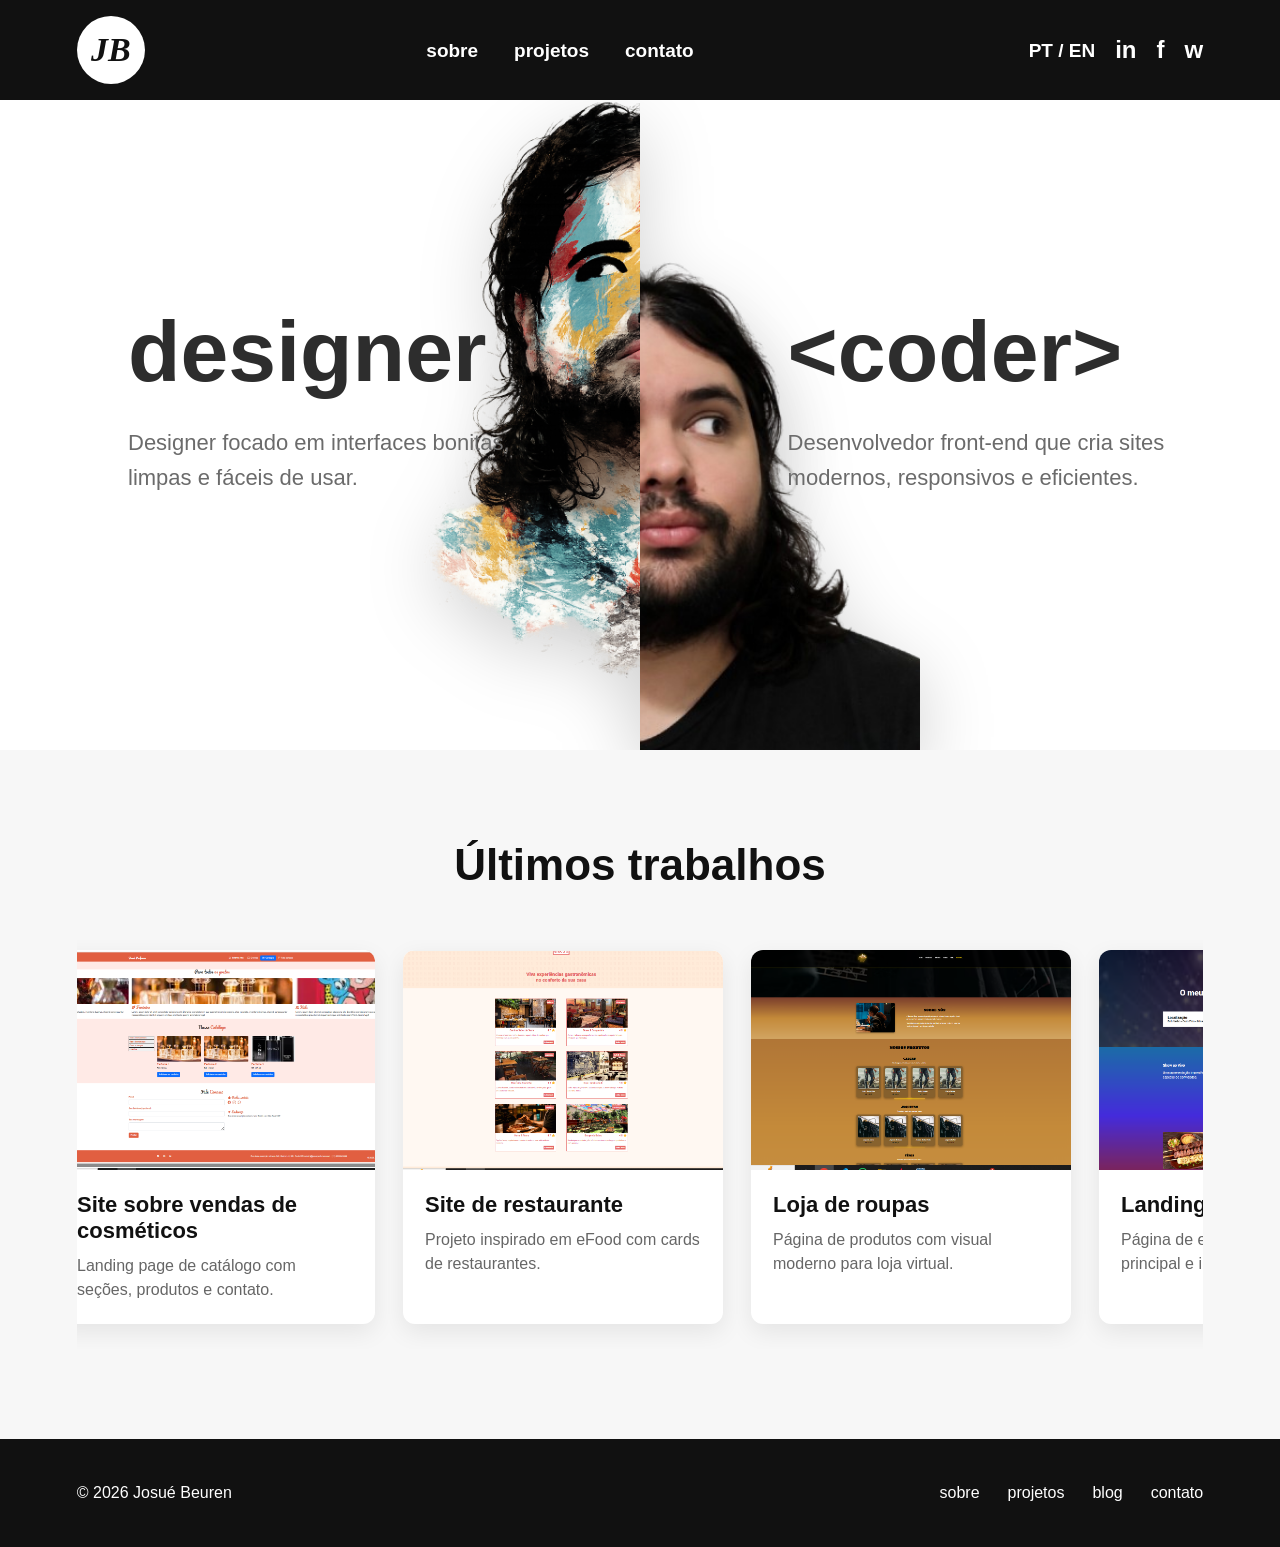
==== commit 6b51abee: "corrige pagina inicial e carrossel" ====
--- a/index.html
+++ b/index.html
@@ -235,7 +235,7 @@
 
               <a href="projects.html">
 
-                <img src="assets/twitter-clone.png" alt="Twitter Clone">
+                <img src="assets/twiter.png" alt="Twitter Clone">
 
               </a>
 
@@ -254,131 +254,6 @@
 
             </article>
 
-
-            <!-- ==================================
-               REPETIÇÃO PARA CARROSSEL INFINITO
-          =================================== -->
-
-
-            <article class="work-card">
-
-              <a href="projects.html">
-
-                <img src="assets/foto7.png" alt="Loja de Cosméticos">
-
-              </a>
-
-              <div class="work-info">
-
-                <h3>
-                  Site sobre vendas de cosméticos
-                </h3>
-
-                <p>
-                  Landing page de catálogo com seções,
-                  produtos e contato.
-                </p>
-
-              </div>
-
-            </article>
-
-
-            <article class="work-card">
-
-              <a href="projects.html">
-
-                <img src="assets/foto9.png" alt="Projeto eFood">
-
-              </a>
-
-              <div class="work-info">
-
-                <h3>
-                  Site de restaurante
-                </h3>
-
-                <p>
-                  Projeto inspirado em eFood
-                  com cards de restaurantes.
-                </p>
-
-              </div>
-
-            </article>
-
-
-            <article class="work-card">
-
-              <a href="projects.html">
-
-                <img src="assets/foto10.png" alt="Loja de roupas">
-
-              </a>
-
-              <div class="work-info">
-
-                <h3>
-                  Loja de roupas
-                </h3>
-
-                <p>
-                  Página de produtos com visual moderno
-                  para loja virtual.
-                </p>
-
-              </div>
-
-            </article>
-
-
-            <article class="work-card">
-
-              <a href="projects.html">
-
-                <img src="assets/foto8.png" alt="Landing Page Evento">
-
-              </a>
-
-              <div class="work-info">
-
-                <h3>
-                  Landing page simples
-                </h3>
-
-                <p>
-                  Página de evento com chamada principal
-                  e informações.
-                </p>
-
-              </div>
-
-            </article>
-
-
-            <article class="work-card">
-
-              <a href="projects.html">
-
-                <img src="assets/twitter-clone.png" alt="Twitter Clone">
-
-              </a>
-
-              <div class="work-info">
-
-                <h3>
-                  Twitter Clone
-                </h3>
-
-                <p>
-                  Rede social full stack desenvolvida
-                  com React, Django e PostgreSQL.
-                </p>
-
-              </div>
-
-            </article>
-
           </div>
 
         </div>
--- a/styles.css
+++ b/styles.css
@@ -1,4 +1,3 @@
-
 * {
   margin: 0;
   padding: 0;
@@ -15,6 +14,7 @@
   background: #fff;
   color: #111;
 }
+
 
 /* HEADER */
 
@@ -41,7 +41,9 @@
 .logo {
   width: 68px;
   height: 68px;
+
   border-radius: 50%;
+
   background: #fff;
   color: #111;
 
@@ -53,6 +55,7 @@
   font-size: 34px;
   font-weight: 900;
   font-style: italic;
+
   text-decoration: none;
 }
 
@@ -66,9 +69,11 @@
 .main-nav a {
   color: #fff;
   text-decoration: none;
+
   font-size: 19px;
   font-weight: 700;
   line-height: 1;
+
   transition: .3s;
 }
 
@@ -80,13 +85,16 @@
   display: flex;
   align-items: center;
   justify-content: flex-end;
+
   gap: 20px;
+
   height: 32px;
 }
 
 .lang-btn {
   background: none;
   border: none;
+
   color: #fff;
 
   font-family: Arial, Helvetica, sans-serif;
@@ -101,8 +109,11 @@
   justify-content: center;
 
   cursor: pointer;
+
   padding: 0;
+
   white-space: nowrap;
+
   transition: .3s;
 }
 
@@ -128,98 +139,141 @@
   opacity: .55;
 }
 
+
 /* HERO */
 
 .hero-section {
   width: 100%;
   height: 650px;
+
   background: #fff;
+
   overflow: hidden;
+
   position: relative;
 }
 
 .hero-section::before {
   content: '';
+
   position: absolute;
+
   left: 50%;
   bottom: 80px;
+
   transform: translateX(-50%);
+
   width: 420px;
   height: 420px;
-  background: radial-gradient(circle, rgba(0, 0, 0, .12), transparent 65%);
+
+  background:
+    radial-gradient(circle,
+      rgba(0, 0, 0, .12),
+      transparent 65%);
+
   filter: blur(12px);
+
   z-index: 5;
 }
 
 .face {
   width: 100%;
   height: 650px;
-  display: flex;
+
+  display: flex;
+
   position: relative;
 }
 
 .panel {
   width: 50%;
   height: 100%;
+
   position: relative;
+
   text-decoration: none;
+
   background: #fff;
 }
 
 .description {
   position: absolute;
+
   top: 46%;
+
   transform: translateY(-50%);
+
   z-index: 30;
+
   animation: fadeSide .8s ease both;
 }
 
 .designer .description {
   left: 20%;
+
   animation-name: fadeLeft;
 }
 
 .coder .description {
   right: 16%;
+
   animation-name: fadeRight;
 }
 
 .description h1 {
   font-size: 86px;
   font-weight: 900;
+
   color: #2d2d2d;
+
   margin-bottom: 24px;
 }
 
 .description p {
   font-size: 22px;
+
   line-height: 1.6;
+
   color: #6b6b6b;
+
   max-width: 390px;
 }
 
 .portrait-wrap {
   position: absolute;
+
   left: 50%;
   bottom: -5px;
+
   transform: translateX(-50%);
+
   width: 560px;
   height: 720px;
+
   z-index: 20;
+
   pointer-events: none;
+
   overflow: visible;
-  filter: drop-shadow(0 20px 35px rgba(0, 0, 0, .18));
+
+  filter:
+    drop-shadow(0 20px 35px rgba(0, 0, 0, .18));
+
   animation: portraitUp .9s ease both;
 }
 
 .portrait {
   position: absolute;
+
   left: 0;
   bottom: 0;
+
   width: 100%;
   height: 100%;
+
   object-fit: contain;
   object-position: center bottom;
+
   transition: clip-path .45s ease;
 }
 
@@ -246,6 +300,7 @@
 .face.coder-active .portrait-code {
   clip-path: inset(0 0 0 0);
 }
+
 
 /* ABOUT */
 
@@ -253,7 +308,9 @@
 .facts-section,
 .story-section {
   background: #fff;
+
   padding: 110px 0;
+
   border-bottom: 1px solid #ddd;
 }
 
@@ -262,11 +319,15 @@
 .story-container {
   width: 68%;
   max-width: 1200px;
+
   margin: 0 auto;
 
   display: grid;
+
   grid-template-columns: 1fr 1fr;
+
   align-items: center;
+
   gap: 80px;
 }
 
@@ -274,21 +335,28 @@
 .facts-text h2,
 .story-text h2 {
   font-size: 72px;
+
   color: #2c2c2c;
+
   margin-bottom: 28px;
+
   font-weight: 900;
 }
 
 .facts-text h2,
 .story-text h2 {
   font-size: 44px;
+
   font-weight: 400;
 }
 
 .about-lead {
   font-size: 25px;
+
   line-height: 1.5;
+
   color: #777;
+
   margin-bottom: 28px;
 }
 
@@ -296,8 +364,11 @@
 .facts-text p,
 .story-text p {
   font-size: 20px;
+
   line-height: 1.7;
+
   color: #555;
+
   margin-bottom: 12px;
 }
 
@@ -305,23 +376,32 @@
 .facts-image img,
 .story-image img {
   width: 100%;
+
   display: block;
+
   border-radius: 8px;
 }
 
 .about-video {
   width: 100%;
   max-width: 520px;
+
   border-radius: 12px;
+
   object-fit: cover;
-  box-shadow: 0 10px 30px rgba(0, 0, 0, .18);
-}
+
+  box-shadow:
+    0 10px 30px rgba(0, 0, 0, .18);
+}
+
 
 /* GALERIA */
 
 .about-gallery {
   background: #fff;
+
   padding: 35px 0 55px;
+
   border-top: 1px solid #ddd;
   border-bottom: 1px solid #ddd;
 }
@@ -329,92 +409,132 @@
 .gallery-container {
   width: 70%;
   max-width: 1200px;
+
   margin: 0 auto;
-  display: flex;
+
+  display: flex;
+
   gap: 24px;
+
   justify-content: center;
 }
 
 .gallery-container img {
   width: 150px;
   height: 95px;
+
   object-fit: cover;
+
   border: 8px solid #fff;
   border-radius: 10px;
-  box-shadow: 0 2px 10px rgba(0, 0, 0, .22);
+
+  box-shadow:
+    0 2px 10px rgba(0, 0, 0, .22);
+
   cursor: pointer;
+
   transition: .3s;
 }
 
 .gallery-container img:hover {
-  transform: translateY(-6px) scale(1.05);
-}
+  transform:
+    translateY(-6px) scale(1.05);
+}
+
 
 /* FACTS */
 
 .facts-list {
   margin-top: 20px;
+
   padding-left: 24px;
 }
 
 .facts-list li {
   margin-bottom: 16px;
+
   font-size: 22px;
+
   line-height: 1.6;
+
   color: #555;
 }
+
 
 /* SKILLS */
 
 .skills-section {
   padding: 120px 0;
+
   background: #f5f5f5;
 }
 
 .skills-container {
   width: 85%;
   max-width: 1200px;
+
   margin: 0 auto;
 }
 
 .skills-container h2 {
   text-align: right;
+
   font-size: 58px;
+
   margin-bottom: 60px;
+
   font-weight: 300;
+
   color: #222;
 }
 
 .skills-chart {
   display: grid;
+
   grid-template-columns: 120px 1fr;
+
   align-items: end;
+
   min-height: 520px;
 }
 
 .skill-levels {
   height: 520px;
-  display: flex;
+
+  display: flex;
+
   flex-direction: column;
+
   justify-content: space-between;
+
   padding: 0 24px 105px 0;
+
   border-right: 1px solid #d7d7d7;
 }
 
 .skill-levels span {
   font-size: 20px;
+
   font-weight: 700;
+
   color: #666;
+
   text-align: right;
 }
 
 .skills-bars {
   height: 520px;
-  display: flex;
+
+  display: flex;
+
   align-items: flex-end;
+
   justify-content: center;
+
   gap: 28px;
+
   border-bottom: 1px solid #d7d7d7;
+
   background:
     linear-gradient(to bottom,
       transparent 0%,
@@ -431,13 +551,21 @@
 
 .skill {
   width: 180px;
+
   border-radius: 8px 8px 0 0;
-  display: flex;
+
+  display: flex;
+
   flex-direction: column;
+
   align-items: center;
+
   justify-content: flex-end;
+
   padding: 0 16px 24px;
+
   color: #fff;
+
   transition: .35s;
 }
 
@@ -447,17 +575,26 @@
 
 .skill strong {
   font-size: 28px;
+
   line-height: 1.2;
+
   text-align: center;
+
   margin-bottom: 18px;
-  text-shadow: 0 1px 1px rgba(0, 0, 0, .25);
+
+  text-shadow:
+    0 1px 1px rgba(0, 0, 0, .25);
 }
 
 .skill p {
   font-size: 18px;
+
   font-weight: 600;
+
   text-align: center;
-  text-shadow: 0 1px 1px rgba(0, 0, 0, .3);
+
+  text-shadow:
+    0 1px 1px rgba(0, 0, 0, .3);
 }
 
 .skill1 {
@@ -485,29 +622,40 @@
   background: #d95b5b;
 }
 
+
 /* PARTS SECTION */
 
 .parts-section {
   padding: 120px 0;
+
   background: #f5f5f5;
+
   border-bottom: 1px solid #ddd;
 }
 
 .parts-container {
   width: 80%;
   max-width: 1400px;
+
   margin: 0 auto;
+
   display: grid;
+
   grid-template-columns: 1fr 420px 1fr;
+
   gap: 70px;
+
   align-items: center;
 }
 
 .part-left h2,
 .part-right h2 {
   font-size: 54px;
+
   font-weight: 300;
+
   color: #222;
+
   margin-bottom: 34px;
 }
 
@@ -519,74 +667,139 @@
 .part-left li,
 .part-right li {
   font-size: 24px;
+
   color: #555;
+
   margin-bottom: 22px;
+
   line-height: 1.5;
+
   position: relative;
+
   padding-left: 24px;
 }
 
 .part-left li::before,
 .part-right li::before {
   content: '•';
+
   position: absolute;
+
   left: 0;
   top: 0;
+
   color: #111;
+
   font-size: 24px;
 }
 
 .parts-image {
   display: flex;
+
   justify-content: center;
 }
 
 .parts-image img {
   width: 100%;
+
   max-width: 380px;
 }
+
 
 /* PROJETOS HOME */
 
 .projects-section {
   background: #f7f7f7;
+
   padding: 90px 0;
 }
 
 .projects-container {
   width: 88%;
+
+  max-width: 1400px;
+
   margin: 0 auto;
 }
 
 .projects-title {
   text-align: center;
+
   font-size: 44px;
+
   margin-bottom: 50px;
 }
 
 .projects-grid {
   display: grid;
-  grid-template-columns: repeat(4, 1fr);
+
+  grid-template-columns:
+    repeat(4, 1fr);
+
   gap: 28px;
+}
+
+
+/* CARROSSEL HOME */
+
+.home-projects-slider {
+  width: 100%;
+
+  overflow: hidden;
+
+  position: relative;
+
+  padding: 10px 0 25px;
+}
+
+.home-projects-track {
+  display: flex;
+
+  align-items: stretch;
+
+  gap: 28px;
+
+  width: max-content;
+
+  will-change: transform;
+}
+
+.home-projects-track .work-card {
+  width: 320px;
+  min-width: 320px;
+
+  flex: 0 0 320px;
 }
 
 .work-card {
   background: #fff;
+
   border-radius: 12px;
+
   overflow: hidden;
-  box-shadow: 0 8px 24px rgba(0, 0, 0, .08);
+
+  box-shadow:
+    0 8px 24px rgba(0, 0, 0, .08);
+
   transition: .35s ease;
 }
 
 .work-card:hover {
-  transform: translateY(-10px) scale(1.02);
-  box-shadow: 0 18px 40px rgba(0, 0, 0, .14);
+  transform:
+    translateY(-10px) scale(1.02);
+
+  box-shadow:
+    0 18px 40px rgba(0, 0, 0, .14);
 }
 
 .work-card img {
   width: 100%;
   height: 220px;
+
   object-fit: cover;
+
+  display: block;
+
   transition: .4s ease;
 }
 
@@ -600,18 +813,22 @@
 
 .work-info h3 {
   font-size: 22px;
+
   margin-bottom: 10px;
 }
 
 .work-info p {
   color: #666;
+
   line-height: 1.5;
 }
+
 
 /* ANIMAÇÕES */
 
 .reveal {
   opacity: 0;
+
   transition: 1s;
 }
 
@@ -621,13 +838,17 @@
 
 .slide-from-left {
   opacity: 0;
+
   transform: translateX(-120px);
+
   transition: 1s ease;
 }
 
 .slide-from-right {
   opacity: 0;
+
   transform: translateX(120px);
+
   transition: 1s ease;
 }
 
@@ -635,77 +856,109 @@
 .reveal.active .slide-from-right,
 .show {
   opacity: 1;
+
   transform: translateX(0);
 }
 
 @keyframes portraitUp {
+
   from {
     opacity: 0;
-    transform: translateX(-50%) translateY(40px);
+
+    transform:
+      translateX(-50%) translateY(40px);
   }
 
   to {
     opacity: 1;
-    transform: translateX(-50%) translateY(0);
-  }
+
+    transform:
+      translateX(-50%) translateY(0);
+  }
+
 }
 
 @keyframes fadeLeft {
+
   from {
     opacity: 0;
-    transform: translateY(-50%) translateX(-35px);
+
+    transform:
+      translateY(-50%) translateX(-35px);
   }
 
   to {
     opacity: 1;
-    transform: translateY(-50%) translateX(0);
-  }
+
+    transform:
+      translateY(-50%) translateX(0);
+  }
+
 }
 
 @keyframes fadeRight {
+
   from {
     opacity: 0;
-    transform: translateY(-50%) translateX(35px);
+
+    transform:
+      translateY(-50%) translateX(35px);
   }
 
   to {
     opacity: 1;
-    transform: translateY(-50%) translateX(0);
-  }
-}
+
+    transform:
+      translateY(-50%) translateX(0);
+  }
+
+}
+
 
 /* FOOTER */
 
 #footer {
   background: #111;
+
   color: #fff;
+
   padding: 45px 0;
 }
 
 .footer-inner {
   width: 88%;
+
   margin: 0 auto;
-  display: flex;
+
+  display: flex;
+
   justify-content: space-between;
+
   align-items: center;
 }
 
 .footer-nav {
   display: flex;
+
   gap: 28px;
 }
 
 .footer-nav a {
   color: #fff;
+
   text-decoration: none;
 }
 
+
 /* RESPONSIVO */
 
 @media(max-width:1200px) {
+
   .header-inner {
     width: 92%;
-    grid-template-columns: 70px 1fr 220px;
+
+    grid-template-columns:
+      70px 1fr 220px;
   }
 
   .main-nav {
@@ -731,11 +984,22 @@
   .skill p {
     font-size: 16px;
   }
-}
+
+  .home-projects-track .work-card {
+    width: 300px;
+    min-width: 300px;
+
+    flex-basis: 300px;
+  }
+
+}
+
 
 @media(max-width:1000px) {
+
   .parts-container {
     grid-template-columns: 1fr;
+
     text-align: center;
   }
 
@@ -752,17 +1016,23 @@
   .parts-image {
     order: -1;
   }
-}
+
+}
+
 
 @media(max-width:900px) {
+
   #header {
     height: 88px;
   }
 
   .header-inner {
     width: 100%;
+
     display: flex;
+
     align-items: center;
+
     justify-content: center;
   }
 
@@ -774,29 +1044,45 @@
   .header-actions {
     width: auto;
     height: 34px;
+
     display: flex;
+
     align-items: center;
+
     justify-content: center;
+
     gap: 22px;
   }
 
   .lang-btn {
     height: 34px;
+
     font-size: 22px;
+
     font-weight: 800;
+
     line-height: 1;
+
     display: flex;
+
     align-items: center;
+
     justify-content: center;
+
     padding-top: 1px;
   }
 
   .social-link {
     height: 34px;
+
     font-size: 24px;
+
     line-height: 1;
+
     display: flex;
+
     align-items: center;
+
     justify-content: center;
   }
 
@@ -807,7 +1093,9 @@
 
   .portrait-wrap {
     width: 300px;
+
     height: 620px;
+
     bottom: -30px;
   }
 
@@ -829,6 +1117,7 @@
 
   .description p {
     font-size: 18px;
+
     max-width: 220px;
   }
 
@@ -836,7 +1125,9 @@
   .facts-container,
   .story-container {
     width: 88%;
+
     grid-template-columns: 1fr;
+
     gap: 40px;
   }
 
@@ -858,11 +1149,13 @@
 
   .gallery-container {
     width: 88%;
+
     flex-wrap: wrap;
   }
 
   .skills-chart {
     grid-template-columns: 1fr;
+
     min-height: auto;
   }
 
@@ -872,14 +1165,19 @@
 
   .skills-bars {
     height: auto;
+
     flex-wrap: wrap;
+
     gap: 20px;
+
     background: none;
+
     border-bottom: none;
   }
 
   .skill {
     width: 45%;
+
     min-height: 260px;
   }
 
@@ -887,16 +1185,61 @@
     grid-template-columns: 1fr;
   }
 
+  .home-projects-track {
+    gap: 18px;
+  }
+
+  .home-projects-track .work-card {
+    width: 280px;
+    min-width: 280px;
+
+    flex-basis: 280px;
+  }
+
   .footer-inner {
     flex-direction: column;
+
     gap: 25px;
   }
-}
+
+}
+
+
+@media(max-width:500px) {
+
+  .projects-section {
+    padding: 60px 0;
+  }
+
+  .projects-container {
+    width: 92%;
+  }
+
+  .projects-title {
+    font-size: 34px;
+
+    margin-bottom: 35px;
+  }
+
+  .home-projects-track .work-card {
+    width: 260px;
+    min-width: 260px;
+
+    flex-basis: 260px;
+  }
+
+  .work-card img {
+    height: 190px;
+  }
+
+}
+
 
 /* REMOVE COR PADRÃO DOS LINKS */
 
 .project-card a {
   color: inherit;
+
   text-decoration: none;
 }
 
@@ -907,6 +1250,7 @@
 .footer-nav a,
 .footer-nav a:visited {
   color: #fff;
+
   text-decoration: none;
 }
 
@@ -914,6 +1258,7 @@
 #footer p a,
 #footer p a:visited {
   color: #fff;
+
   text-decoration: none;
 }
 
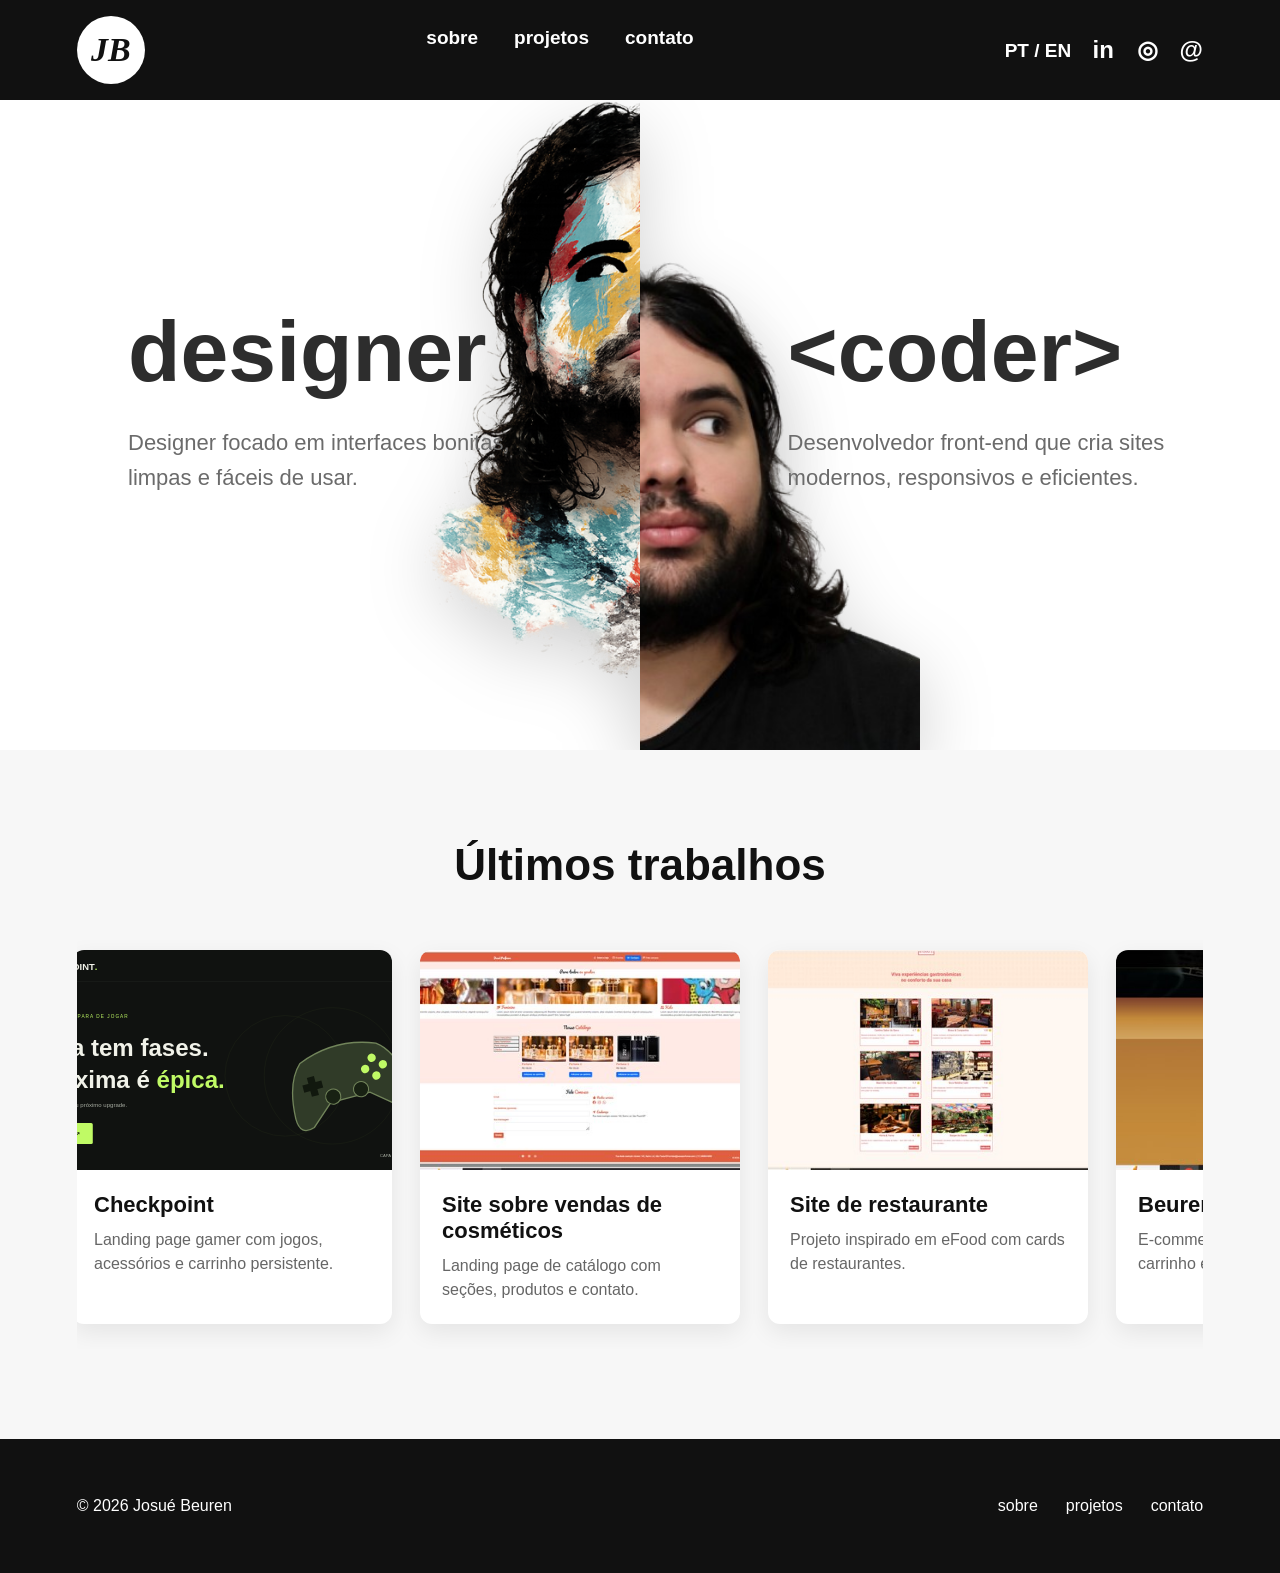
==== commit 883cbc92: "Atualização do portfólio" ====
--- a/index.html
+++ b/index.html
@@ -8,10 +8,16 @@
 
   <title>JB | Designer & Full-Stack Developer</title>
 
+  <meta name="description" content="Portfólio de Josué Beuren: desenvolvimento front-end e full stack, interfaces responsivas e projetos com React e Python.">
+  <meta property="og:type" content="website">
+  <meta property="og:title" content="Josué Beuren | Portfólio">
+  <meta property="og:description" content="Portfólio de Josué Beuren: desenvolvimento front-end e full stack, interfaces responsivas e projetos com React e Python.">
+
   <link rel="stylesheet" href="styles.css">
 </head>
 
-<body>
+<body class="page-index">
+  <a class="skip-link" href="#main-content" data-i18n="skipContent">Pular para o conteúdo</a>
 
   <header id="header">
 
@@ -21,7 +27,7 @@
         JB
       </a>
 
-      <nav class="main-nav">
+      <nav id="main-navigation" class="main-nav" aria-label="Principal" data-i18n-aria-label="mainNavigation">
 
         <a href="about.html" data-i18n="navAbout">
           sobre
@@ -37,15 +43,17 @@
 
       </nav>
 
-      <div class="header-actions">
-
-        <button class="lang-btn">
+      <button type="button" class="menu-toggle" aria-controls="main-navigation" aria-expanded="false" data-i18n="menu">Menu</button>
+
+    <div class="header-actions">
+
+        <button type="button" class="lang-btn" aria-label="Switch to English">
           PT / EN
         </button>
 
-        <a href="#" class="social-link">in</a>
-        <a href="#" class="social-link">f</a>
-        <a href="#" class="social-link">w</a>
+        <a href="https://www.linkedin.com/in/josue-beuren/" class="social-link" aria-label="LinkedIn" target="_blank" rel="noopener noreferrer">in</a>
+        <a href="https://www.instagram.com/emaxter123456/" class="social-link" aria-label="Instagram" target="_blank" rel="noopener noreferrer">◎</a>
+        <a href="mailto:josuebeurensilvaa@gmail.com" class="social-link" aria-label="Email">@</a>
 
       </div>
 
@@ -53,8 +61,8 @@
 
   </header>
 
-
-  <main id="home">
+  <main id="main-content" tabindex="-1">
+    <h1 class="visually-hidden" data-i18n="homeTitle">Josué Beuren — desenvolvedor web e designer</h1>
 
     <!-- HERO -->
 
@@ -66,9 +74,9 @@
 
           <div class="description">
 
-            <h1 data-i18n="designerTitle">
+            <h2 data-i18n="designerTitle">
               designer
-            </h1>
+            </h2>
 
             <p data-i18n="designerText">
               Designer focado em interfaces bonitas,
@@ -79,14 +87,13 @@
 
         </a>
 
-
         <a href="about.html" id="coder" class="coder panel">
 
           <div class="description">
 
-            <h1>
+            <h2>
               &lt;<span data-i18n="coderTitle">coder</span>&gt;
-            </h1>
+            </h2>
 
             <p data-i18n="coderText">
               Desenvolvedor front-end que cria sites
@@ -97,19 +104,17 @@
 
         </a>
 
-
         <div class="portrait-wrap">
 
-          <img class="portrait portrait-effect" src="assets/foto3.png" alt="Designer">
-
-          <img class="portrait portrait-code" src="assets/foto4.png-removebg-preview.png" alt="Coder">
+          <img class="portrait portrait-effect" src="assets/optimized/foto3-560.png" alt="Designer" width="1024" height="1536" decoding="async" fetchpriority="high" srcset="assets/optimized/foto3-320.png 320w, assets/optimized/foto3-560.png 560w, assets/foto3.png 1024w" sizes="(max-width: 900px) 300px, 560px">
+
+          <img class="portrait portrait-code" src="assets/foto4.png-removebg-preview.png" alt="Coder" width="500" height="500" decoding="async">
 
         </div>
 
       </div>
 
     </section>
-
 
     <!-- ÚLTIMOS TRABALHOS -->
 
@@ -121,17 +126,24 @@
           Últimos trabalhos
         </h2>
 
-        <div class="home-projects-slider">
+        <div class="home-projects-slider" role="region" aria-label="Últimos trabalhos" data-i18n-aria-label="workTitle" tabindex="0">
 
           <div class="home-projects-track">
+            <article class="work-card">
+              <a href="projects.html#checkpoint"><img src="assets/checkpoint.svg" alt="Checkpoint: landing page gamer com controle e detalhes em verde" width="1834" height="839" decoding="async" loading="lazy" sizes="(max-width: 900px) 88vw, 600px"></a>
+              <div class="work-info">
+                <h3>Checkpoint</h3>
+                <p data-i18n="checkpointSummary">Landing page gamer com jogos, acessórios e carrinho persistente.</p>
+              </div>
+            </article>
 
             <!-- COSMÉTICOS -->
 
             <article class="work-card">
 
-              <a href="projects.html">
-
-                <img src="assets/foto7.png" alt="Loja de Cosméticos">
+              <a href="projects.html#cosmeticos">
+
+                <img src="assets/optimized/foto7-640.jpg" alt="Loja de Cosméticos" width="1920" height="855" decoding="async" loading="lazy" srcset="assets/optimized/foto7-640.jpg 640w, assets/optimized/foto7-1280.jpg 1280w" sizes="(max-width: 500px) 260px, (max-width: 900px) 280px, 320px">
 
               </a>
 
@@ -150,14 +162,13 @@
 
             </article>
 
-
             <!-- EFOOD -->
 
             <article class="work-card">
 
-              <a href="projects.html">
-
-                <img src="assets/foto9.png" alt="Projeto eFood">
+              <a href="projects.html#efood">
+
+                <img src="assets/optimized/foto9-640.jpg" alt="Projeto eFood" width="1911" height="849" decoding="async" loading="lazy" srcset="assets/optimized/foto9-640.jpg 640w, assets/optimized/foto9-1280.jpg 1280w" sizes="(max-width: 500px) 260px, (max-width: 900px) 280px, 320px">
 
               </a>
 
@@ -176,40 +187,37 @@
 
             </article>
 
-
             <!-- ROUPAS -->
 
             <article class="work-card">
 
-              <a href="projects.html">
-
-                <img src="assets/foto10.png" alt="Loja de roupas">
+              <a href="projects.html#beuren-store">
+
+                <img src="assets/optimized/foto10-640.jpg" alt="Beuren Store" width="1909" height="853" decoding="async" loading="lazy" srcset="assets/optimized/foto10-640.jpg 640w, assets/optimized/foto10-1280.jpg 1280w" sizes="(max-width: 500px) 260px, (max-width: 900px) 280px, 320px">
 
               </a>
 
               <div class="work-info">
 
                 <h3 data-i18n="project3Title">
-                  Loja de roupas
+                  Beuren Store
                 </h3>
 
                 <p data-i18n="project3Text">
-                  Página de produtos com visual moderno
-                  para loja virtual.
-                </p>
-
-              </div>
-
-            </article>
-
+                  E-commerce full stack com catálogo, carrinho e autenticação.
+                </p>
+
+              </div>
+
+            </article>
 
             <!-- EVENTO -->
 
             <article class="work-card">
 
-              <a href="projects.html">
-
-                <img src="assets/foto8.png" alt="Landing Page Evento">
+              <a href="projects.html#evento">
+
+                <img src="assets/optimized/foto8-640.jpg" alt="Landing Page Evento" width="1894" height="821" decoding="async" loading="lazy" srcset="assets/optimized/foto8-640.jpg 640w, assets/optimized/foto8-1280.jpg 1280w" sizes="(max-width: 500px) 260px, (max-width: 900px) 280px, 320px">
 
               </a>
 
@@ -228,14 +236,13 @@
 
             </article>
 
-
             <!-- TWITTER CLONE -->
 
             <article class="work-card">
 
-              <a href="projects.html">
-
-                <img src="assets/twiter.png" alt="Twitter Clone">
+              <a href="projects.html#twitter-clone">
+
+                <img src="assets/optimized/twiter-640.jpg" alt="Twitter Clone" width="1888" height="835" decoding="async" loading="lazy" srcset="assets/optimized/twiter-640.jpg 640w, assets/optimized/twiter-1280.jpg 1280w" sizes="(max-width: 500px) 260px, (max-width: 900px) 280px, 320px">
 
               </a>
 
@@ -245,7 +252,7 @@
                   Twitter Clone
                 </h3>
 
-                <p>
+                <p data-i18n="twitterSummary">
                   Rede social full stack desenvolvida
                   com React, Django e PostgreSQL.
                 </p>
@@ -263,7 +270,6 @@
     </section>
 
   </main>
-
 
   <footer id="footer">
 
@@ -275,19 +281,15 @@
 
       <nav class="footer-nav">
 
-        <a href="about.html">
+        <a href="about.html" data-i18n="navAbout">
           sobre
         </a>
 
-        <a href="projects.html">
+        <a href="projects.html" data-i18n="navProjects">
           projetos
         </a>
 
-        <a href="#blog">
-          blog
-        </a>
-
-        <a href="contact.html">
+        <a href="contact.html" data-i18n="navContact">
           contato
         </a>
 
@@ -297,9 +299,8 @@
 
   </footer>
 
-
-  <script src="script.js"></script>
+  <script src="script.js" defer></script>
 
 </body>
 
-</html>+</html>
--- a/styles.css
+++ b/styles.css
@@ -3,21 +3,68 @@
   padding: 0;
   box-sizing: border-box;
 }
-
 html {
   scroll-behavior: smooth;
-}
-
+  scroll-padding-top: 110px;
+}
 body {
   font-family: Arial, Helvetica, sans-serif;
-  overflow-x: hidden;
   background: #fff;
   color: #111;
 }
 
-
+img { max-width: 100%; height: auto; }
+button, input, textarea { font: inherit; }
+button, a, input, textarea { -webkit-tap-highlight-color: transparent; }
+[hidden] { display: none !important; }
+:focus-visible { outline: 3px solid #087e8b; outline-offset: 4px; }
+main:focus { outline: none; }
+.visually-hidden {
+  position: absolute;
+  width: 1px;
+  height: 1px;
+  padding: 0;
+  margin: -1px;
+  overflow: hidden;
+  clip-path: inset(50%);
+  white-space: nowrap;
+  border: 0;
+}
+.skip-link {
+  position: fixed;
+  top: 10px;
+  left: 10px;
+  z-index: 1000;
+  padding: 12px 18px;
+  background: #fff;
+  color: #111;
+  border-radius: 6px;
+  transform: translateY(-160%);
+}
+.skip-link:focus { transform: none; }
+.menu-toggle {
+  display: none;
+  min-height: 44px;
+  align-items: center;
+  padding: 8px 12px;
+  background: transparent;
+  border: 1px solid #777;
+  border-radius: 6px;
+  color: #fff;
+  cursor: pointer;
+}
+.page-projects { background: #f7f7f7; }
+.page-contact { background: #f4f4f4; color: #222; }
+.about-container > *, .facts-container > *, .parts-container > * { min-width: 0; }
+.main-nav a[aria-current="page"] { text-decoration: underline; text-underline-offset: 7px; }
+.main-nav a, .lang-btn, .social-link { min-height: 44px; }
+.social-link { min-width: 24px; }
+.footer-nav { flex-wrap: wrap; justify-content: center; }
+.footer-nav a { display: inline-flex; min-height: 44px; align-items: center; }
+.reveal.reveal-pending { opacity: 0; }
+.reveal-pending .slide-from-left { opacity: 0; transform: translateX(-30px); }
+.reveal-pending .slide-from-right { opacity: 0; transform: translateX(30px); }
 /* HEADER */
-
 #header {
   width: 100%;
   height: 100px;
@@ -26,515 +73,333 @@
   top: 0;
   z-index: 999;
 }
-
 .header-inner {
   width: 88%;
   max-width: 1200px;
   height: 100%;
   margin: 0 auto;
-
   display: grid;
   grid-template-columns: 80px 1fr 240px;
   align-items: center;
 }
-
 .logo {
   width: 68px;
   height: 68px;
-
   border-radius: 50%;
-
   background: #fff;
   color: #111;
-
   display: flex;
   align-items: center;
   justify-content: center;
-
   font-family: Georgia, serif;
   font-size: 34px;
   font-weight: 900;
   font-style: italic;
-
   text-decoration: none;
 }
-
 .main-nav {
   display: flex;
   align-items: center;
   justify-content: center;
   gap: 36px;
 }
-
 .main-nav a {
   color: #fff;
   text-decoration: none;
-
   font-size: 19px;
   font-weight: 700;
   line-height: 1;
-
   transition: .3s;
 }
-
 .main-nav a:hover {
   opacity: .55;
 }
-
 .header-actions {
   display: flex;
   align-items: center;
   justify-content: flex-end;
-
   gap: 20px;
-
-  height: 32px;
-}
-
+  height: auto;
+}
 .lang-btn {
   background: none;
   border: none;
-
   color: #fff;
-
   font-family: Arial, Helvetica, sans-serif;
   font-size: 19px;
   font-weight: 800;
   line-height: 1;
-
   height: 32px;
-
   display: flex;
   align-items: center;
   justify-content: center;
-
   cursor: pointer;
-
   padding: 0;
-
   white-space: nowrap;
-
   transition: .3s;
 }
-
 .social-link {
   color: #fff;
   text-decoration: none;
-
   font-size: 24px;
   font-weight: 800;
   line-height: 1;
-
   height: 32px;
-
   display: flex;
   align-items: center;
   justify-content: center;
-
   transition: .3s;
 }
-
 .lang-btn:hover,
 .social-link:hover {
   opacity: .55;
 }
-
-
 /* HERO */
-
 .hero-section {
   width: 100%;
   height: 650px;
-
   background: #fff;
-
   overflow: hidden;
-
   position: relative;
 }
-
 .hero-section::before {
   content: '';
-
   position: absolute;
-
   left: 50%;
   bottom: 80px;
-
   transform: translateX(-50%);
-
   width: 420px;
   height: 420px;
-
   background:
     radial-gradient(circle,
       rgba(0, 0, 0, .12),
       transparent 65%);
-
   filter: blur(12px);
-
   z-index: 5;
 }
-
 .face {
   width: 100%;
   height: 650px;
-
-  display: flex;
-
+  display: flex;
   position: relative;
 }
-
 .panel {
   width: 50%;
   height: 100%;
-
   position: relative;
-
   text-decoration: none;
-
   background: #fff;
 }
-
 .description {
   position: absolute;
-
   top: 46%;
-
   transform: translateY(-50%);
-
   z-index: 30;
-
-  animation: fadeSide .8s ease both;
-}
-
+  animation-duration: .8s;
+  animation-timing-function: ease;
+  animation-fill-mode: both;
+}
 .designer .description {
   left: 20%;
-
   animation-name: fadeLeft;
 }
-
 .coder .description {
   right: 16%;
-
   animation-name: fadeRight;
 }
-
-.description h1 {
+.description h2 {
   font-size: 86px;
   font-weight: 900;
-
   color: #2d2d2d;
-
   margin-bottom: 24px;
 }
-
 .description p {
   font-size: 22px;
-
   line-height: 1.6;
-
   color: #6b6b6b;
-
   max-width: 390px;
 }
-
 .portrait-wrap {
   position: absolute;
-
   left: 50%;
   bottom: -5px;
-
   transform: translateX(-50%);
-
   width: 560px;
   height: 720px;
-
   z-index: 20;
-
   pointer-events: none;
-
   overflow: visible;
-
   filter:
     drop-shadow(0 20px 35px rgba(0, 0, 0, .18));
-
   animation: portraitUp .9s ease both;
 }
-
 .portrait {
   position: absolute;
-
   left: 0;
   bottom: 0;
-
   width: 100%;
   height: 100%;
-
   object-fit: contain;
   object-position: center bottom;
-
   transition: clip-path .45s ease;
 }
-
 .portrait-effect {
   clip-path: inset(0 50% 0 0);
 }
-
 .portrait-code {
   clip-path: inset(0 0 0 50%);
 }
-
 .face.designer-active .portrait-effect {
   clip-path: inset(0 0 0 0);
 }
-
 .face.designer-active .portrait-code {
   clip-path: inset(0 0 0 100%);
 }
-
 .face.coder-active .portrait-effect {
   clip-path: inset(0 100% 0 0);
 }
-
 .face.coder-active .portrait-code {
   clip-path: inset(0 0 0 0);
 }
-
-
 /* ABOUT */
-
 .about-section,
-.facts-section,
-.story-section {
+.facts-section {
   background: #fff;
-
   padding: 110px 0;
-
   border-bottom: 1px solid #ddd;
 }
-
 .about-container,
-.facts-container,
-.story-container {
+.facts-container {
   width: 68%;
   max-width: 1200px;
-
   margin: 0 auto;
-
   display: grid;
-
   grid-template-columns: 1fr 1fr;
-
-  align-items: center;
-
+  align-items: center;
   gap: 80px;
 }
-
-.about-text h2,
-.facts-text h2,
-.story-text h2 {
+.about-text h1,
+.facts-text h2 {
   font-size: 72px;
-
   color: #2c2c2c;
-
   margin-bottom: 28px;
-
   font-weight: 900;
 }
-
-.facts-text h2,
-.story-text h2 {
+.facts-text h2 {
   font-size: 44px;
-
   font-weight: 400;
 }
-
-.about-lead {
+.about-text .about-lead {
   font-size: 25px;
-
   line-height: 1.5;
-
   color: #777;
-
   margin-bottom: 28px;
 }
-
 .about-text p,
-.facts-text p,
-.story-text p {
+.facts-text p {
   font-size: 20px;
-
   line-height: 1.7;
-
   color: #555;
-
   margin-bottom: 12px;
 }
-
 .about-image img,
-.facts-image img,
-.story-image img {
+.facts-image img {
   width: 100%;
-
   display: block;
-
   border-radius: 8px;
 }
-
 .about-video {
   width: 100%;
   max-width: 520px;
-
   border-radius: 12px;
-
   object-fit: cover;
-
   box-shadow:
     0 10px 30px rgba(0, 0, 0, .18);
 }
-
-
 /* GALERIA */
-
 .about-gallery {
   background: #fff;
-
   padding: 35px 0 55px;
-
   border-top: 1px solid #ddd;
   border-bottom: 1px solid #ddd;
 }
-
 .gallery-container {
   width: 70%;
   max-width: 1200px;
-
   margin: 0 auto;
-
-  display: flex;
-
+  display: flex;
   gap: 24px;
-
   justify-content: center;
 }
-
 .gallery-container img {
   width: 150px;
   height: 95px;
-
   object-fit: cover;
-
   border: 8px solid #fff;
   border-radius: 10px;
-
   box-shadow:
     0 2px 10px rgba(0, 0, 0, .22);
-
-  cursor: pointer;
-
   transition: .3s;
 }
-
 .gallery-container img:hover {
   transform:
     translateY(-6px) scale(1.05);
 }
-
-
 /* FACTS */
-
 .facts-list {
   margin-top: 20px;
-
   padding-left: 24px;
 }
-
 .facts-list li {
   margin-bottom: 16px;
-
   font-size: 22px;
-
   line-height: 1.6;
-
   color: #555;
 }
-
-
 /* SKILLS */
-
 .skills-section {
   padding: 120px 0;
-
   background: #f5f5f5;
 }
-
 .skills-container {
   width: 85%;
   max-width: 1200px;
-
   margin: 0 auto;
 }
-
 .skills-container h2 {
   text-align: right;
-
   font-size: 58px;
-
   margin-bottom: 60px;
-
   font-weight: 300;
-
   color: #222;
 }
-
 .skills-chart {
   display: grid;
-
   grid-template-columns: 120px 1fr;
-
   align-items: end;
-
   min-height: 520px;
 }
-
 .skill-levels {
   height: 520px;
-
-  display: flex;
-
+  display: flex;
   flex-direction: column;
-
   justify-content: space-between;
-
   padding: 0 24px 105px 0;
-
   border-right: 1px solid #d7d7d7;
 }
-
 .skill-levels span {
   font-size: 20px;
-
   font-weight: 700;
-
   color: #666;
-
   text-align: right;
 }
-
 .skills-bars {
   height: 520px;
-
-  display: flex;
-
+  display: flex;
   align-items: flex-end;
-
   justify-content: center;
-
   gap: 28px;
-
   border-bottom: 1px solid #d7d7d7;
-
   background:
     linear-gradient(to bottom,
       transparent 0%,
@@ -548,720 +413,469 @@
       #d7d7d7 74.3%,
       transparent 74.6%);
 }
-
 .skill {
   width: 180px;
-
+  min-width: 0;
+  overflow-wrap: anywhere;
   border-radius: 8px 8px 0 0;
-
-  display: flex;
-
+  display: flex;
   flex-direction: column;
-
-  align-items: center;
-
+  align-items: center;
   justify-content: flex-end;
-
   padding: 0 16px 24px;
-
   color: #fff;
-
   transition: .35s;
 }
-
 .skill:hover {
   transform: translateY(-12px);
 }
-
 .skill strong {
   font-size: 28px;
-
   line-height: 1.2;
-
   text-align: center;
-
   margin-bottom: 18px;
-
-  text-shadow:
-    0 1px 1px rgba(0, 0, 0, .25);
-}
-
+  text-shadow: none;
+}
 .skill p {
   font-size: 18px;
-
   font-weight: 600;
-
   text-align: center;
-
-  text-shadow:
-    0 1px 1px rgba(0, 0, 0, .3);
-}
-
+  text-shadow: none;
+}
 .skill1 {
   height: 470px;
   background: #86c8c1;
-}
-
+  color: #183935;
+}
 .skill2 {
   height: 440px;
   background: #e8cbc3;
-}
-
+  color: #493029;
+}
 .skill3 {
   height: 485px;
   background: #e2b63e;
-}
-
+  color: #3b2e08;
+}
 .skill4 {
   height: 380px;
   background: #c9a36b;
-}
-
+  color: #332713;
+}
 .skill5 {
   height: 440px;
   background: #d95b5b;
-}
-
-
+  color: #281010;
+}
 /* PARTS SECTION */
-
 .parts-section {
   padding: 120px 0;
-
   background: #f5f5f5;
-
   border-bottom: 1px solid #ddd;
 }
-
 .parts-container {
   width: 80%;
   max-width: 1400px;
-
   margin: 0 auto;
-
   display: grid;
-
-  grid-template-columns: 1fr 420px 1fr;
-
-  gap: 70px;
-
-  align-items: center;
-}
-
+  grid-template-columns: minmax(0, 1fr) minmax(220px, 380px) minmax(0, 1fr);
+  gap: clamp(24px, 4vw, 70px);
+  align-items: center;
+}
 .part-left h2,
 .part-right h2 {
-  font-size: 54px;
-
+  font-size: clamp(2rem, 3.5vw, 3.375rem);
   font-weight: 300;
-
   color: #222;
-
   margin-bottom: 34px;
 }
-
 .part-left ul,
 .part-right ul {
   list-style: none;
 }
-
 .part-left li,
 .part-right li {
   font-size: 24px;
-
   color: #555;
-
   margin-bottom: 22px;
-
   line-height: 1.5;
-
   position: relative;
-
   padding-left: 24px;
 }
-
 .part-left li::before,
 .part-right li::before {
   content: '•';
-
   position: absolute;
-
   left: 0;
   top: 0;
-
   color: #111;
-
   font-size: 24px;
 }
-
 .parts-image {
   display: flex;
-
   justify-content: center;
 }
-
 .parts-image img {
   width: 100%;
-
   max-width: 380px;
 }
-
-
 /* PROJETOS HOME */
-
 .projects-section {
   background: #f7f7f7;
-
   padding: 90px 0;
 }
-
 .projects-container {
   width: 88%;
-
   max-width: 1400px;
-
   margin: 0 auto;
 }
-
 .projects-title {
   text-align: center;
-
   font-size: 44px;
-
   margin-bottom: 50px;
 }
-
-.projects-grid {
-  display: grid;
-
-  grid-template-columns:
-    repeat(4, 1fr);
-
-  gap: 28px;
-}
-
-
 /* CARROSSEL HOME */
-
 .home-projects-slider {
   width: 100%;
-
-  overflow: hidden;
-
+  overflow-x: auto;
+  overscroll-behavior-x: contain;
   position: relative;
-
   padding: 10px 0 25px;
 }
-
+.home-projects-slider.is-looping { overflow-x: hidden; }
+.home-projects-slider.is-looping .home-projects-track { will-change: transform; }
 .home-projects-track {
   display: flex;
-
   align-items: stretch;
-
   gap: 28px;
-
   width: max-content;
-
-  will-change: transform;
-}
-
+}
 .home-projects-track .work-card {
   width: 320px;
   min-width: 320px;
-
   flex: 0 0 320px;
 }
-
 .work-card {
   background: #fff;
-
   border-radius: 12px;
-
   overflow: hidden;
-
   box-shadow:
     0 8px 24px rgba(0, 0, 0, .08);
-
   transition: .35s ease;
 }
-
 .work-card:hover {
   transform:
     translateY(-10px) scale(1.02);
-
   box-shadow:
     0 18px 40px rgba(0, 0, 0, .14);
 }
-
 .work-card img {
   width: 100%;
   height: 220px;
-
   object-fit: cover;
-
   display: block;
-
   transition: .4s ease;
 }
-
 .work-card:hover img {
   transform: scale(1.04);
 }
-
 .work-info {
   padding: 22px;
 }
-
 .work-info h3 {
   font-size: 22px;
-
   margin-bottom: 10px;
 }
-
 .work-info p {
   color: #666;
-
   line-height: 1.5;
 }
-
-
 /* ANIMAÇÕES */
-
 .reveal {
-  opacity: 0;
-
+  opacity: 1;
   transition: 1s;
 }
-
 .reveal.active {
   opacity: 1;
 }
-
 .slide-from-left {
-  opacity: 0;
-
-  transform: translateX(-120px);
-
+  opacity: 1;
+  transform: none;
   transition: 1s ease;
 }
-
 .slide-from-right {
-  opacity: 0;
-
-  transform: translateX(120px);
-
+  opacity: 1;
+  transform: none;
   transition: 1s ease;
 }
-
 .reveal.active .slide-from-left,
-.reveal.active .slide-from-right,
-.show {
+.reveal.active .slide-from-right {
   opacity: 1;
-
   transform: translateX(0);
 }
-
 @keyframes portraitUp {
-
   from {
     opacity: 0;
-
     transform:
       translateX(-50%) translateY(40px);
   }
-
   to {
     opacity: 1;
-
     transform:
       translateX(-50%) translateY(0);
   }
-
-}
-
+}
 @keyframes fadeLeft {
-
   from {
     opacity: 0;
-
     transform:
       translateY(-50%) translateX(-35px);
   }
-
   to {
     opacity: 1;
-
     transform:
       translateY(-50%) translateX(0);
   }
-
-}
-
+}
 @keyframes fadeRight {
-
   from {
     opacity: 0;
-
     transform:
       translateY(-50%) translateX(35px);
   }
-
   to {
     opacity: 1;
-
     transform:
       translateY(-50%) translateX(0);
   }
-
-}
-
-
+}
 /* FOOTER */
-
 #footer {
   background: #111;
-
   color: #fff;
-
   padding: 45px 0;
 }
-
 .footer-inner {
   width: 88%;
-
   margin: 0 auto;
-
-  display: flex;
-
+  display: flex;
   justify-content: space-between;
-
-  align-items: center;
-}
-
+  align-items: center;
+}
 .footer-nav {
   display: flex;
-
   gap: 28px;
 }
-
 .footer-nav a {
   color: #fff;
-
   text-decoration: none;
 }
-
-
 /* RESPONSIVO */
-
 @media(max-width:1200px) {
-
   .header-inner {
     width: 92%;
-
     grid-template-columns:
       70px 1fr 220px;
   }
-
   .main-nav {
     gap: 28px;
   }
-
   .header-actions {
     gap: 16px;
   }
-
   .skills-bars {
     gap: 18px;
   }
-
   .skill {
     width: 140px;
   }
-
   .skill strong {
     font-size: 23px;
   }
-
   .skill p {
     font-size: 16px;
   }
-
   .home-projects-track .work-card {
     width: 300px;
     min-width: 300px;
-
     flex-basis: 300px;
   }
-
-}
-
-
-@media(max-width:1000px) {
-
+}
+@media(max-width:1200px) {
   .parts-container {
     grid-template-columns: 1fr;
-
     text-align: center;
   }
-
   .part-left li,
   .part-right li {
     padding-left: 0;
   }
-
   .part-left li::before,
   .part-right li::before {
     display: none;
   }
-
   .parts-image {
     order: -1;
   }
-
-}
-
-
+}
 @media(max-width:900px) {
-
-  #header {
-    height: 88px;
-  }
-
+  #header { height: auto; min-height: 88px; }
   .header-inner {
-    width: 100%;
-
+    width: 92%;
+    min-height: 88px;
     display: flex;
-
-    align-items: center;
-
-    justify-content: center;
-  }
-
-  .logo,
-  .main-nav {
-    display: none;
-  }
-
-  .header-actions {
-    width: auto;
-    height: 34px;
-
-    display: flex;
-
-    align-items: center;
-
-    justify-content: center;
-
-    gap: 22px;
-  }
-
-  .lang-btn {
-    height: 34px;
-
-    font-size: 22px;
-
-    font-weight: 800;
-
-    line-height: 1;
-
-    display: flex;
-
-    align-items: center;
-
-    justify-content: center;
-
-    padding-top: 1px;
-  }
-
-  .social-link {
-    height: 34px;
-
-    font-size: 24px;
-
-    line-height: 1;
-
-    display: flex;
-
-    align-items: center;
-
-    justify-content: center;
-  }
-
+    flex-wrap: wrap;
+    gap: 12px;
+    justify-content: space-between;
+    padding: 10px 0;
+  }
+  .logo { width: 48px; height: 48px; font-size: 26px; }
+  .header-actions { margin-left: auto; gap: 10px; }
+  .main-nav { order: 4; width: 100%; flex-wrap: wrap; padding: 12px 0; gap: 24px; }
+  .menu-ready .menu-toggle { display: inline-flex; }
+  .menu-ready .main-nav { display: none; }
+  .menu-ready .main-nav.is-open { display: flex; }
   .hero-section,
   .face {
     height: 880px;
   }
-
   .portrait-wrap {
     width: 300px;
-
     height: 620px;
-
     bottom: -30px;
   }
-
   .description {
     top: 22%;
   }
-
   .designer .description {
     left: 8%;
   }
-
   .coder .description {
     right: 8%;
   }
-
-  .description h1 {
+  .description h2 {
     font-size: 54px;
   }
-
   .description p {
     font-size: 18px;
-
     max-width: 220px;
   }
-
   .about-container,
-  .facts-container,
-  .story-container {
+  .facts-container {
     width: 88%;
-
     grid-template-columns: 1fr;
-
     gap: 40px;
   }
-
-  .about-text h2,
-  .facts-text h2,
-  .story-text h2 {
+  .about-text h1,
+  .facts-text h2 {
     font-size: 44px;
   }
-
-  .about-lead {
+  .about-text .about-lead {
     font-size: 20px;
   }
-
   .about-text p,
-  .facts-text p,
-  .story-text p {
+  .facts-text p {
     font-size: 18px;
   }
-
   .gallery-container {
     width: 88%;
-
     flex-wrap: wrap;
   }
-
   .skills-chart {
     grid-template-columns: 1fr;
-
     min-height: auto;
   }
-
   .skill-levels {
     display: none;
   }
-
   .skills-bars {
     height: auto;
-
     flex-wrap: wrap;
-
     gap: 20px;
-
     background: none;
-
     border-bottom: none;
   }
-
   .skill {
     width: 45%;
-
     min-height: 260px;
   }
-
-  .projects-grid {
-    grid-template-columns: 1fr;
-  }
-
   .home-projects-track {
     gap: 18px;
   }
-
   .home-projects-track .work-card {
     width: 280px;
     min-width: 280px;
-
     flex-basis: 280px;
   }
-
   .footer-inner {
     flex-direction: column;
-
     gap: 25px;
   }
-
-}
-
-
+}
 @media(max-width:500px) {
-
+  .header-inner { gap: 8px; }
+  .header-actions { gap: 4px; }
+  .lang-btn { font-size: 16px; }
+  .social-link { font-size: 20px; }
+  .hero-section, .face { height: 860px; }
+  .face { display: block; }
+  .panel {
+    position: absolute;
+    width: 100%;
+    height: auto;
+    z-index: 30;
+    background: transparent;
+  }
+  .designer { top: 24px; }
+  .coder { top: 180px; }
+  .description { position: static; transform: none; padding: 8px 6%; }
+  .description h2 { font-size: clamp(2.5rem, 11vw, 3.375rem); margin-bottom: 8px; }
+  .description p { max-width: 100%; font-size: 17px; line-height: 1.45; }
+  .designer .description, .coder .description { animation-name: mobileDescription; }
+  .portrait-wrap { width: min(300px, 100%); height: 520px; bottom: -12px; }
+  .hero-section::before { width: 90%; height: 300px; }
+  .about-section, .facts-section, .skills-section, .parts-section { padding: 64px 0; }
+  .about-text h1, .facts-text h2, .part-left h2, .part-right h2, .skills-container h2 {
+    font-size: clamp(2rem, 9vw, 2.75rem);
+    overflow-wrap: anywhere;
+  }
+  .skill { width: 100%; height: auto; min-height: 180px; padding: 24px; border-radius: 8px; }
+  .skill strong, .skill p { text-shadow: none; }
+  .gallery-container { gap: 12px; }
+  .gallery-container img { width: calc(50% - 6px); }
   .projects-section {
     padding: 60px 0;
   }
-
   .projects-container {
     width: 92%;
   }
-
   .projects-title {
     font-size: 34px;
-
     margin-bottom: 35px;
   }
-
   .home-projects-track .work-card {
     width: 260px;
     min-width: 260px;
-
     flex-basis: 260px;
   }
-
   .work-card img {
     height: 190px;
   }
+}
 
+@keyframes mobileDescription {
+  from { opacity: 0; transform: translateY(12px); }
+  to { opacity: 1; transform: none; }
 }
 
-
-/* REMOVE COR PADRÃO DOS LINKS */
-
-.project-card a {
-  color: inherit;
-
-  text-decoration: none;
-}
-
-.project-card a:visited {
-  color: inherit;
-}
-
-.footer-nav a,
-.footer-nav a:visited {
-  color: #fff;
-
-  text-decoration: none;
-}
-
-#footer p,
-#footer p a,
-#footer p a:visited {
-  color: #fff;
-
-  text-decoration: none;
-}
-
-.footer-nav a:hover {
-  opacity: 0.7;
-}+@media (prefers-reduced-motion: reduce) {
+  html { scroll-behavior: auto; }
+  *, *::before, *::after {
+    animation: none !important;
+    transition: none !important;
+  }
+  .reveal.reveal-pending, .reveal-pending .slide-from-left, .reveal-pending .slide-from-right {
+    opacity: 1;
+    transform: none;
+  }
+}
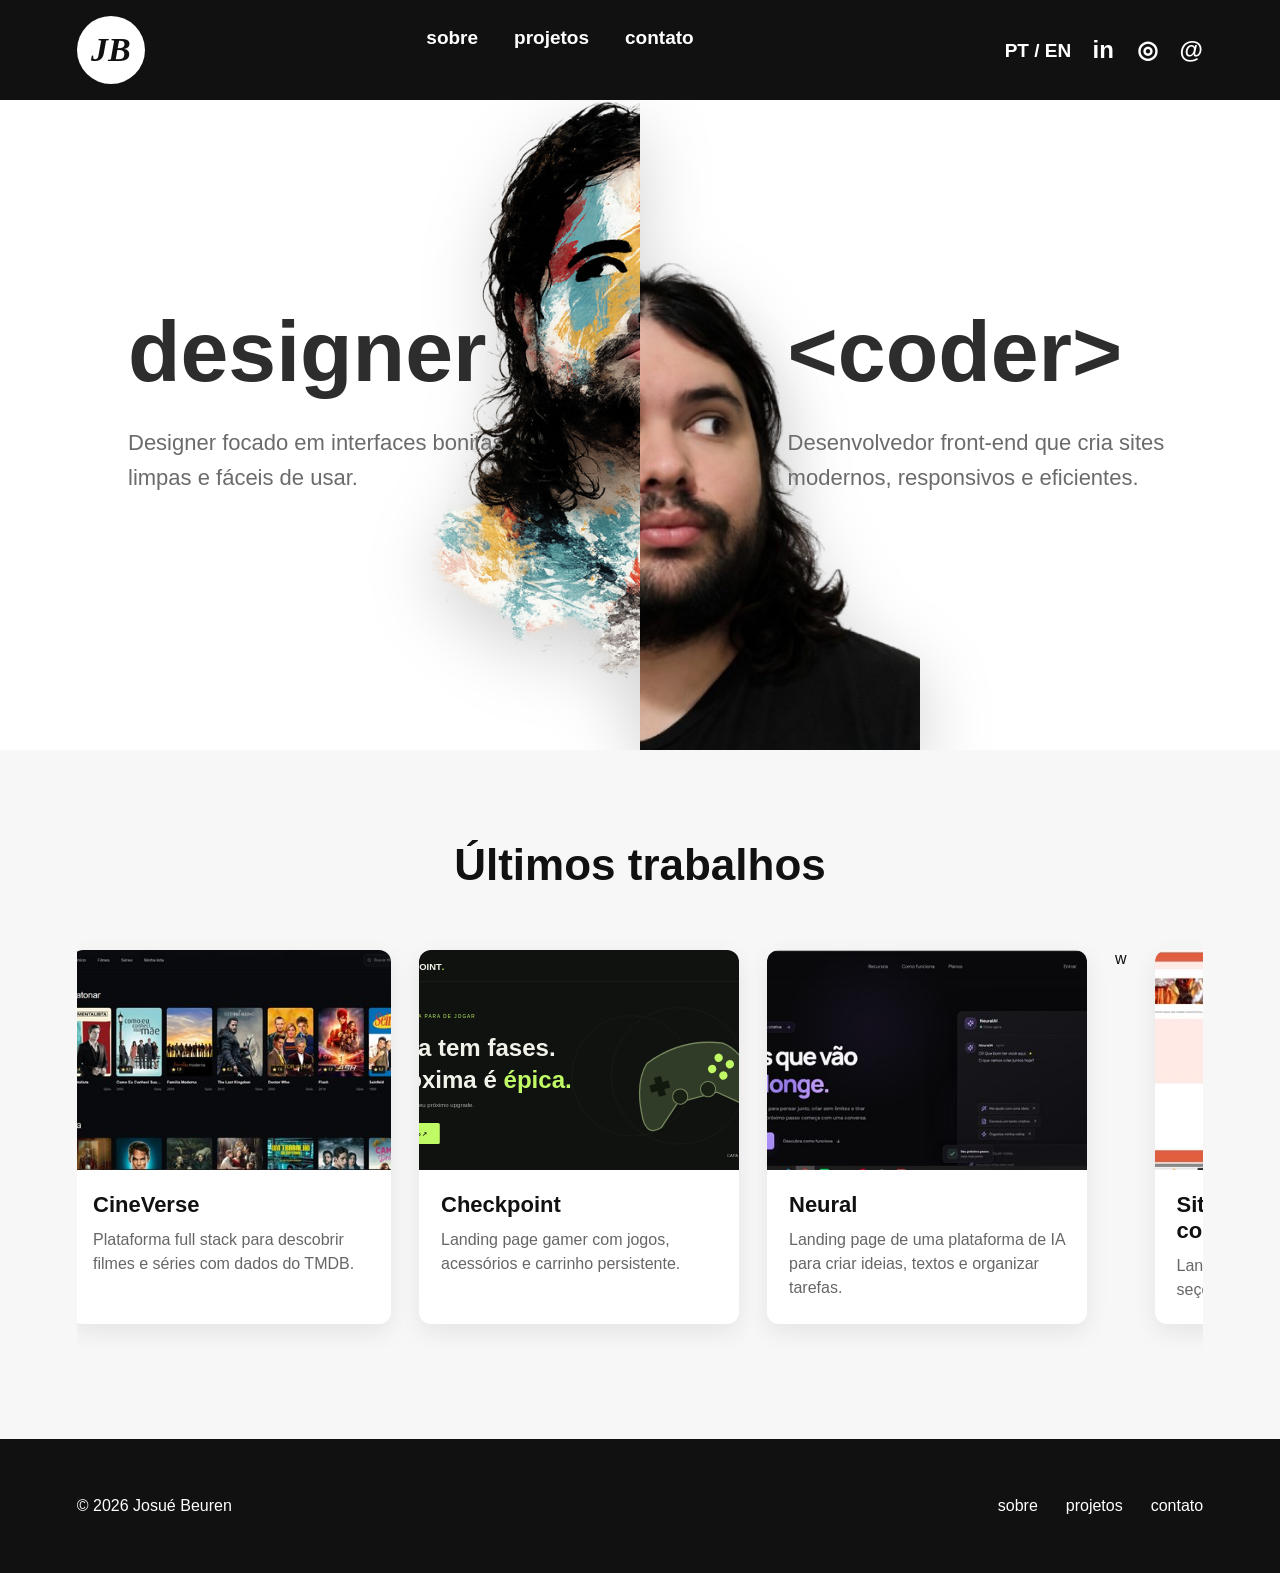
==== commit 70246201: "Adiciona CineVerse ao portfolio" ====
--- a/index.html
+++ b/index.html
@@ -130,12 +130,26 @@
 
           <div class="home-projects-track">
             <article class="work-card">
+              <a href="projects.html#cineverse"><img src="assets/optimized/cineverse-640.jpg" alt="CineVerse: plataforma para descobrir filmes e séries" width="640" height="292" decoding="async" loading="lazy" srcset="assets/optimized/cineverse-640.jpg 640w, assets/optimized/cineverse-1280.jpg 1280w" sizes="(max-width: 900px) 88vw, 600px"></a>
+              <div class="work-info">
+                <h3>CineVerse</h3>
+                <p data-i18n="cineverseSummary">Plataforma full stack para descobrir filmes e séries com dados do TMDB.</p>
+              </div>
+            </article>
+            <article class="work-card">
               <a href="projects.html#checkpoint"><img src="assets/checkpoint.svg" alt="Checkpoint: landing page gamer com controle e detalhes em verde" width="1834" height="839" decoding="async" loading="lazy" sizes="(max-width: 900px) 88vw, 600px"></a>
               <div class="work-info">
                 <h3>Checkpoint</h3>
                 <p data-i18n="checkpointSummary">Landing page gamer com jogos, acessórios e carrinho persistente.</p>
               </div>
             </article>
+            <article class="work-card">
+              <a href="projects.html#neural"><img src="assets/optimized/neural-640.jpg" alt="Landing page do NeuralAI, plataforma de inteligência artificial" width="640" height="287" decoding="async" loading="lazy" srcset="assets/optimized/neural-640.jpg 640w, assets/optimized/neural-1280.jpg 1280w" sizes="(max-width: 900px) 88vw, 600px"></a>
+              <div class="work-info">
+                <h3>Neural</h3>
+                <p data-i18n="neuralSummary">Landing page de uma plataforma de IA para criar ideias, textos e organizar tarefas.</p>
+              </div>
+            </article>w
 
             <!-- COSMÉTICOS -->
 
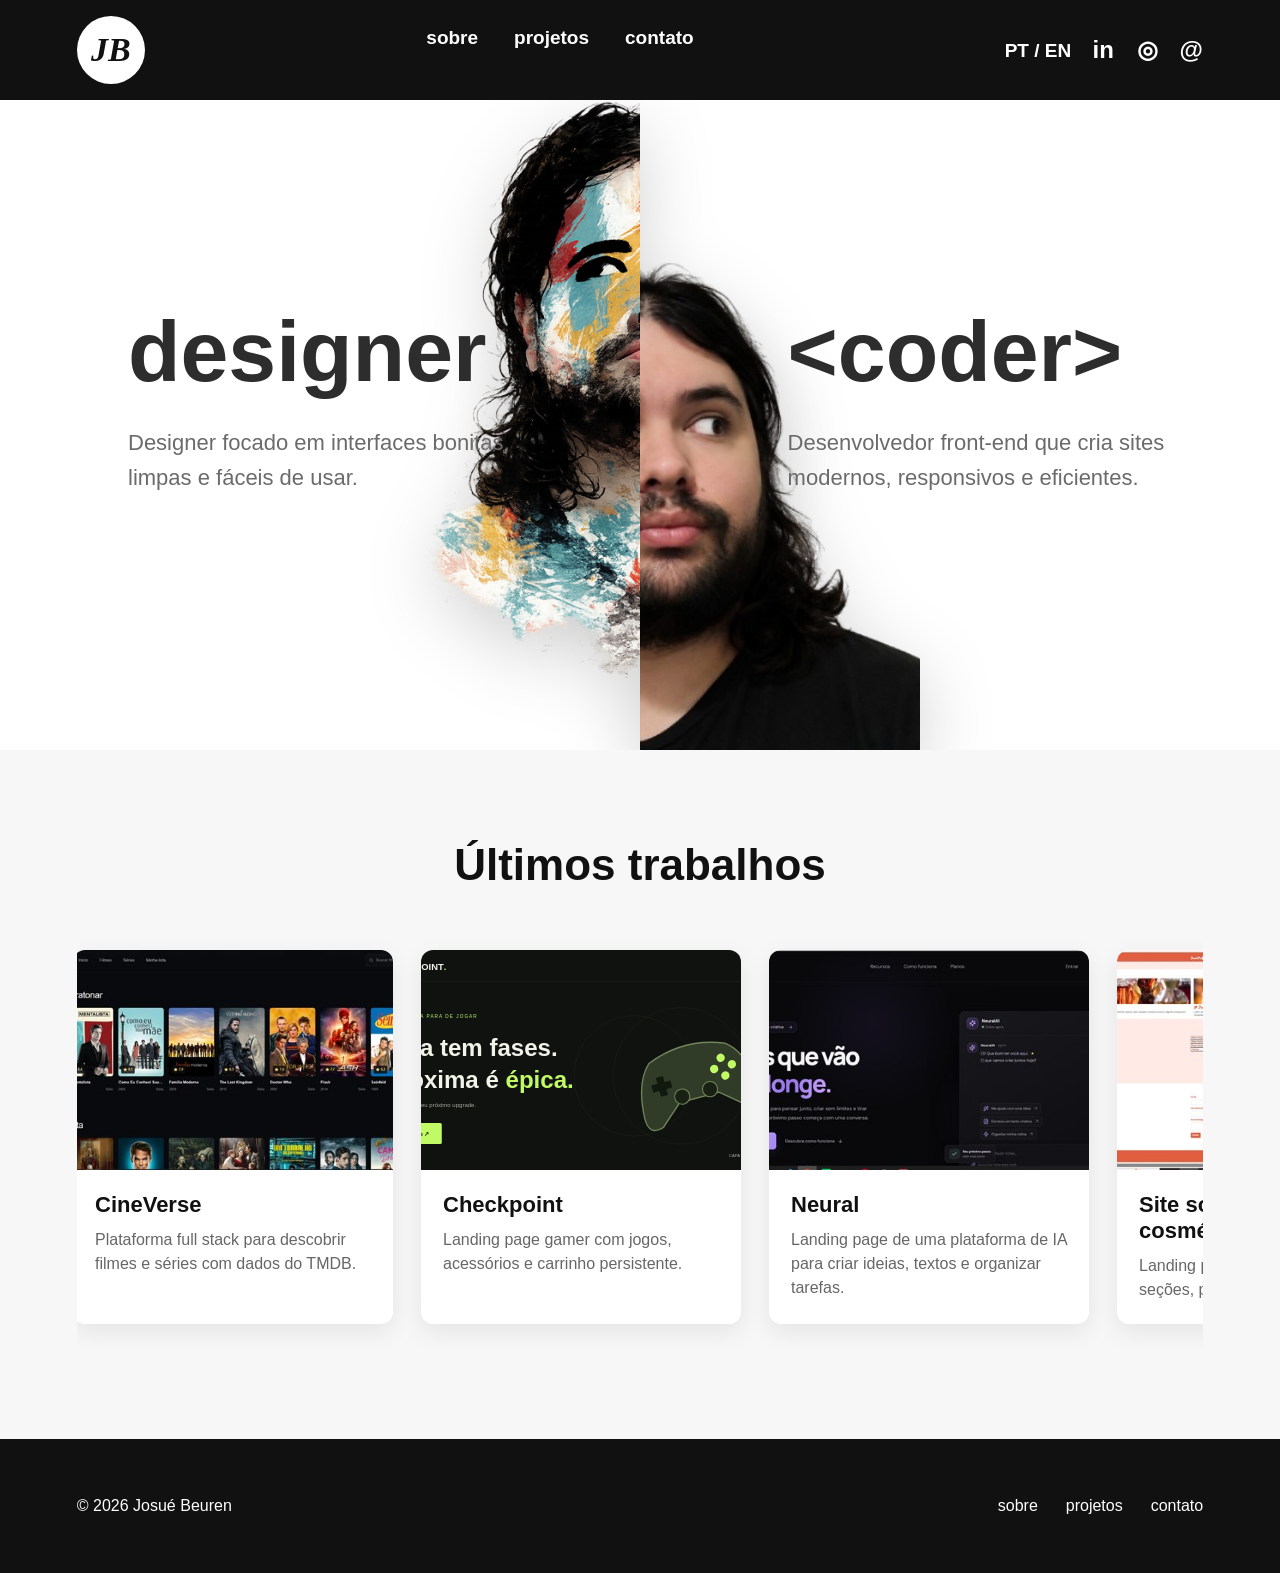
==== commit 6eecd84b: "Remove w do carrossel da home" ====
--- a/index.html
+++ b/index.html
@@ -149,7 +149,7 @@
                 <h3>Neural</h3>
                 <p data-i18n="neuralSummary">Landing page de uma plataforma de IA para criar ideias, textos e organizar tarefas.</p>
               </div>
-            </article>w
+            </article>
 
             <!-- COSMÉTICOS -->
 
